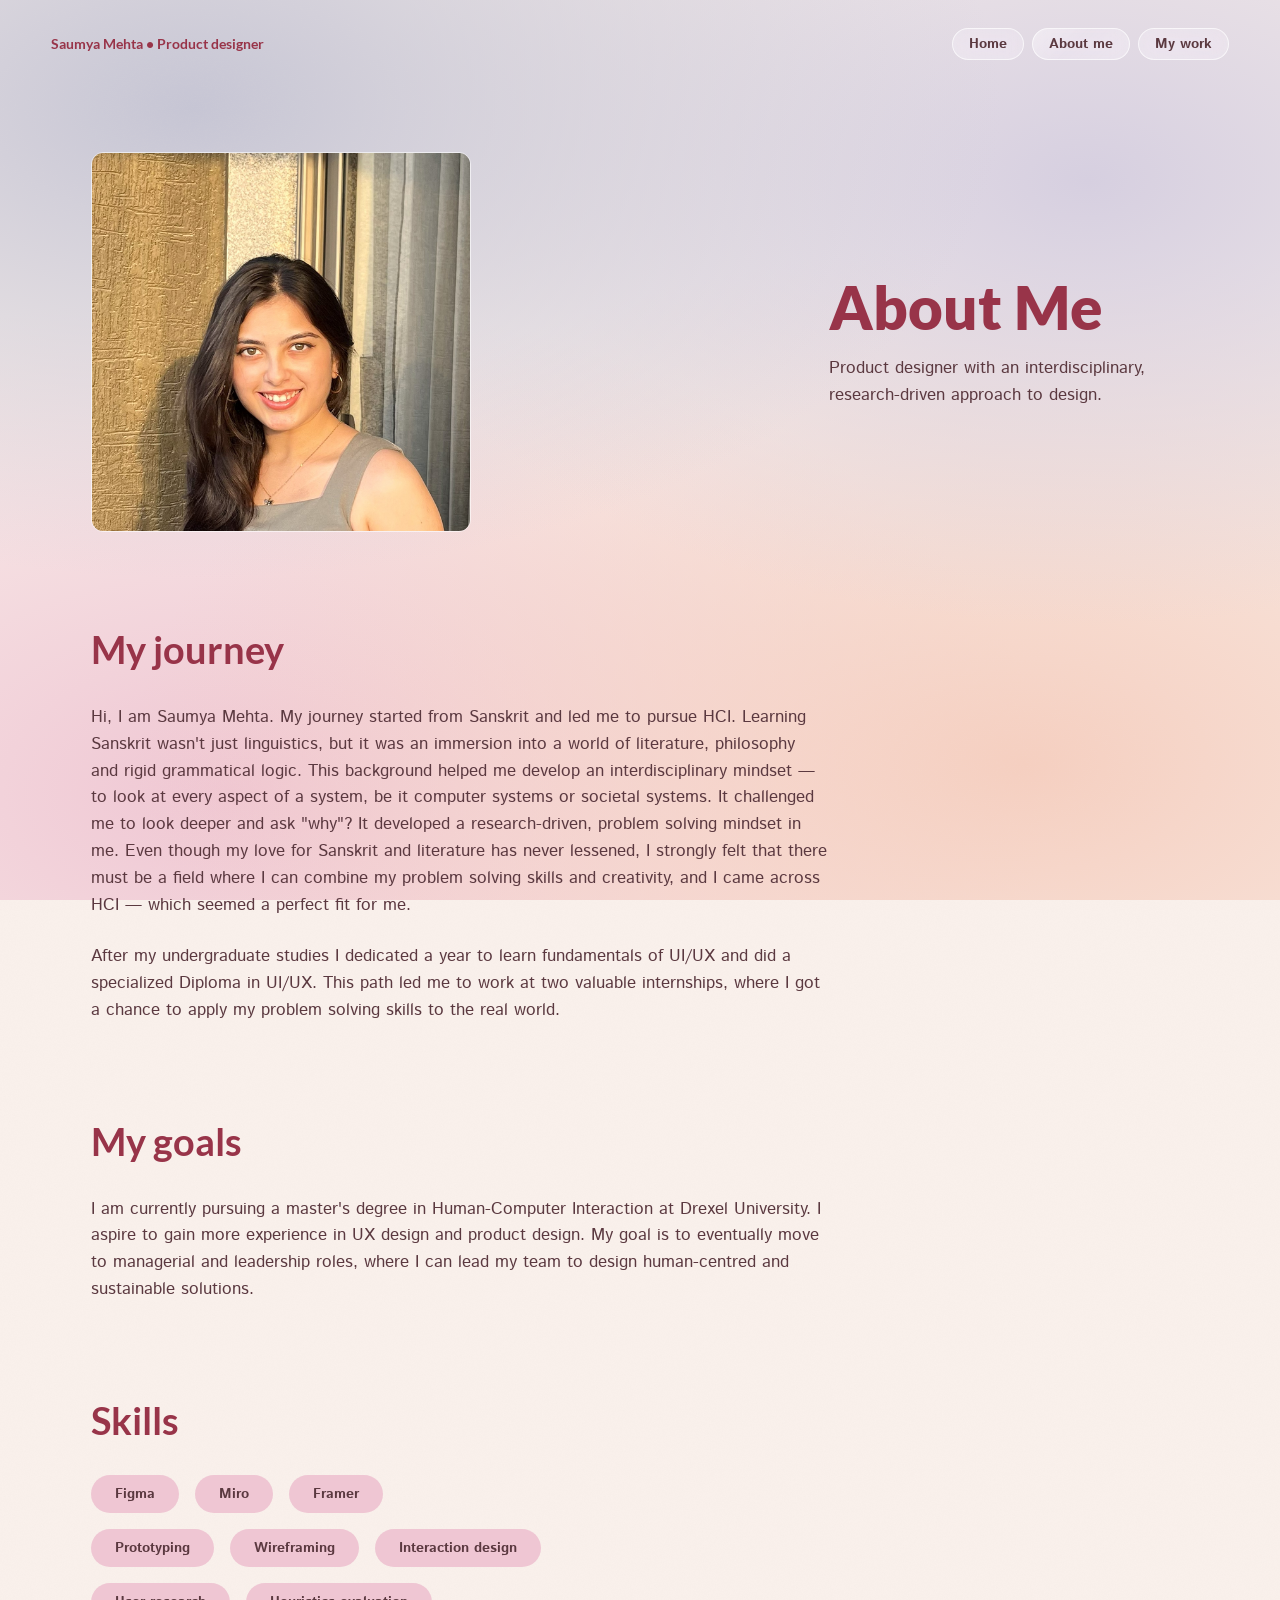
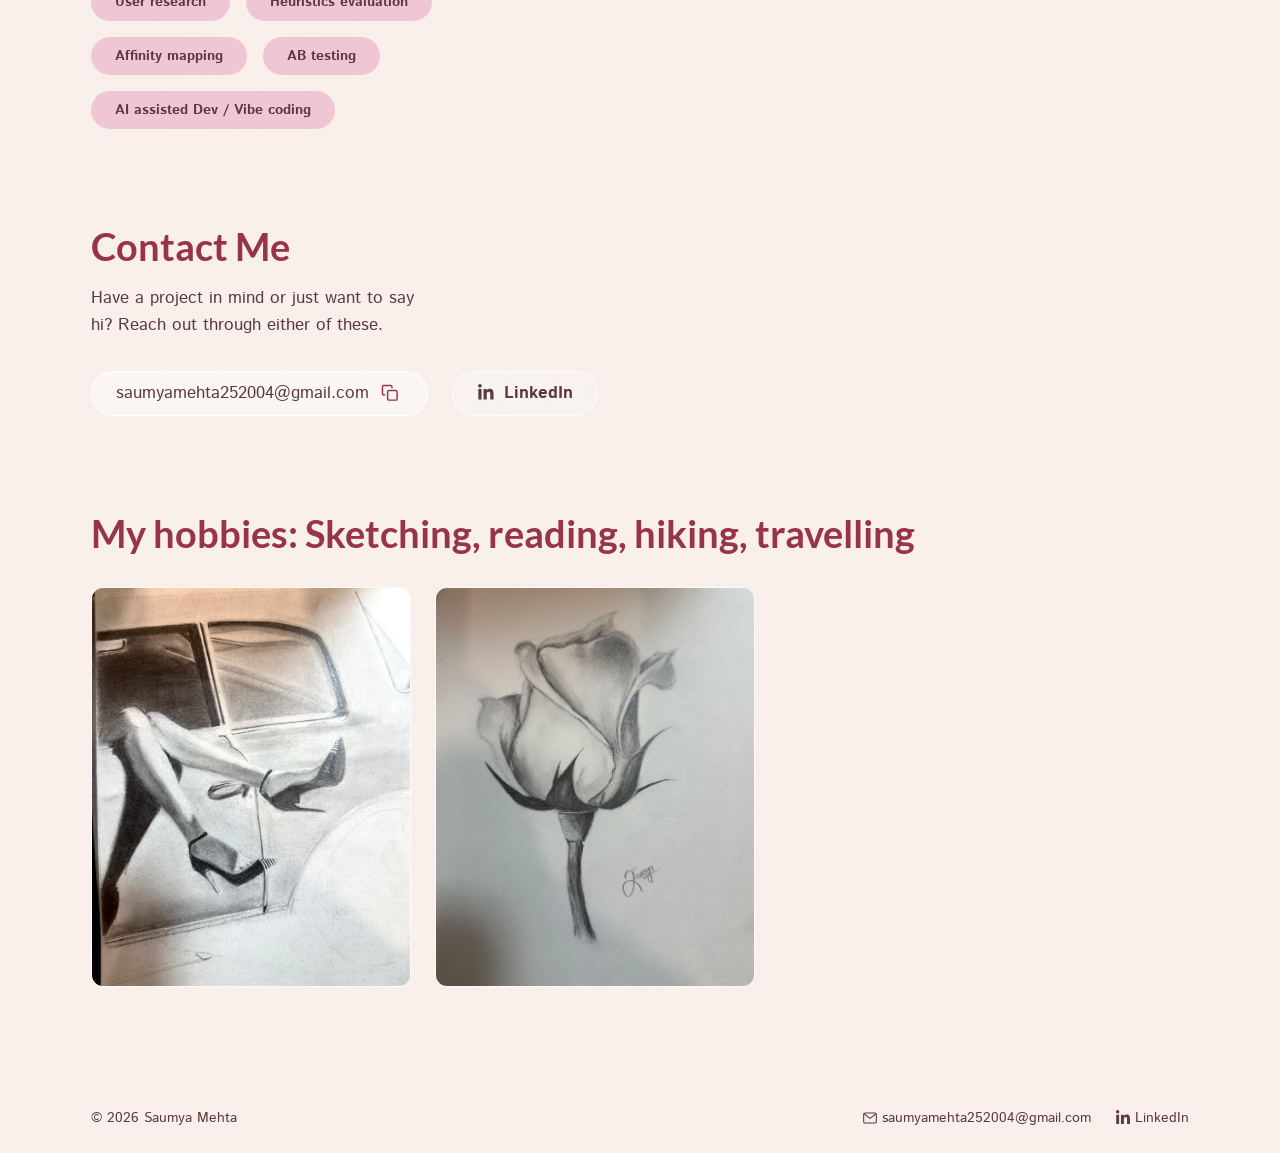
==== about.html @ ae2b0c7f "Fix hero (rectangular glass panel, transparent nav) and mesh gradient robustness Hero: rebuilt to ma" ====
<!doctype html>
<html lang="en">
<head>
  <meta charset="UTF-8" />
  <meta name="viewport" content="width=device-width, initial-scale=1.0" />
  <title>About — Saumya Mehta</title>
  <link rel="stylesheet" href="css/style.css" />
</head>
<body>
  <div class="mesh-bg"></div>

  <nav class="site-nav">
    <span class="site-nav__brand">Saumya Mehta • Product designer</span>
    <div class="site-nav__links">
      <a class="glass-nav-pill" href="index.html">Home</a>
      <a class="glass-nav-pill is-active" href="about.html">About me</a>
      <a class="glass-nav-pill" href="work.html">My work</a>
    </div>
  </nav>

  <main class="page-content">
    <div class="container">
      <div class="about-header">
        <img class="portrait" src="assets/img/about/portrait-coral.png" alt="Saumya Mehta" />
        <div>
          <h1>About Me</h1>
          <p class="lede" style="margin-top: 1rem; max-width: 40ch;">
            Product designer with an interdisciplinary, research-driven approach to design.
          </p>
        </div>
      </div>

      <section style="margin-top: var(--space-3xl);">
        <h2>My journey</h2>
        <div style="margin-top: 2rem; display: flex; flex-direction: column; gap: 1.5rem; max-width: 46rem;">
          <p>
            Hi, I am Saumya Mehta. My journey started from Sanskrit and led me to pursue HCI.
            Learning Sanskrit wasn't just linguistics, but it was an immersion into a world of
            literature, philosophy and rigid grammatical logic. This background helped me develop
            an interdisciplinary mindset — to look at every aspect of a system, be it computer
            systems or societal systems. It challenged me to look deeper and ask "why"? It
            developed a research-driven, problem solving mindset in me. Even though my love for
            Sanskrit and literature has never lessened, I strongly felt that there must be a field
            where I can combine my problem solving skills and creativity, and I came across HCI —
            which seemed a perfect fit for me.
          </p>
          <p>
            After my undergraduate studies I dedicated a year to learn fundamentals of UI/UX and
            did a specialized Diploma in UI/UX. This path led me to work at two valuable
            internships, where I got a chance to apply my problem solving skills to the real
            world.
          </p>
        </div>
      </section>

      <section>
        <h2>My goals</h2>
        <p style="margin-top: 2rem; max-width: 46rem;">
          I am currently pursuing a master's degree in Human-Computer Interaction at Drexel
          University. I aspire to gain more experience in UX design and product design. My goal is
          to eventually move to managerial and leadership roles, where I can lead my team to design
          human-centred and sustainable solutions.
        </p>
      </section>

      <section>
        <h2>Skills</h2>
        <div style="margin-top: 2rem; display: flex; flex-direction: column; gap: 1rem;">
          <div class="skill-row">
            <span class="skill-pill">Figma</span>
            <span class="skill-pill">Miro</span>
            <span class="skill-pill">Framer</span>
          </div>
          <div class="skill-row">
            <span class="skill-pill">Prototyping</span>
            <span class="skill-pill">Wireframing</span>
            <span class="skill-pill">Interaction design</span>
          </div>
          <div class="skill-row">
            <span class="skill-pill">User research</span>
            <span class="skill-pill">Heuristics evaluation</span>
          </div>
          <div class="skill-row">
            <span class="skill-pill">Affinity mapping</span>
            <span class="skill-pill">AB testing</span>
          </div>
          <div class="skill-row">
            <span class="skill-pill">AI assisted Dev / Vibe coding</span>
          </div>
        </div>
      </section>

      <section id="contact" style="scroll-margin-top: var(--nav-height);">
        <h2>Contact Me</h2>
        <p style="margin-top: 1rem; max-width: 38ch;">
          Have a project in mind or just want to say hi? Reach out through either of these.
        </p>
        <div class="contact-row" style="margin-top: 2rem;">
          <div class="email-pill">
            <span>saumyamehta252004@gmail.com</span>
            <button type="button" id="copy-email-btn" aria-label="Copy email address">
              <svg viewBox="0 0 24 24" fill="none" aria-hidden="true">
                <rect x="9" y="9" width="13" height="13" rx="2" stroke="currentColor" stroke-width="2" stroke-linecap="round" stroke-linejoin="round" />
                <path d="M5 15H4a2 2 0 0 1-2-2V4a2 2 0 0 1 2-2h9a2 2 0 0 1 2 2v1" stroke="currentColor" stroke-width="2" stroke-linecap="round" stroke-linejoin="round" />
              </svg>
            </button>
            <span class="copied-note" id="copied-note" hidden>Copied!</span>
          </div>

          <a class="glass-btn" href="https://www.linkedin.com/in/saumyamehta2000" target="_blank" rel="noopener noreferrer" style="gap: 0.6rem;">
            <svg viewBox="0 0 448 512" fill="currentColor" aria-hidden="true" style="width: 1.1rem; height: 1.1rem;">
              <path d="M100.28 448H7.4V148.9h92.88zM53.79 108.1C24.09 108.1 0 83.5 0 53.8a53.79 53.79 0 0 1 107.58 0c0 29.7-24.1 54.3-53.79 54.3zM447.9 448h-92.68V302.4c0-34.7-.7-79.2-48.29-79.2-48.29 0-55.69 37.7-55.69 76.7V448h-92.78V148.9h89.08v40.8h1.3c12.4-23.5 42.69-48.3 87.88-48.3 94 0 111.28 61.9 111.28 142.3V448z" />
            </svg>
            LinkedIn
          </a>
        </div>
      </section>

      <section>
        <h2>My hobbies: Sketching, reading, hiking, travelling</h2>
        <div class="hobby-row" style="margin-top: 2rem;">
          <img class="hobby-art" src="assets/img/about/sketch-car-legs.jpg" alt="" />
          <img class="hobby-art" src="assets/img/about/sketch-rose.jpg" alt="" />
        </div>
      </section>
    </div>
  </main>

  <footer class="site-footer">
    <div class="container">
      <small>© 2026 Saumya Mehta</small>
      <div class="footer-links">
        <a href="mailto:saumyamehta252004@gmail.com">
          <svg viewBox="0 0 24 24" fill="none" aria-hidden="true">
            <rect x="2.5" y="4.5" width="19" height="15" rx="2" stroke="currentColor" stroke-width="1.6" />
            <path d="M3.5 6 12 12.5 20.5 6" stroke="currentColor" stroke-width="1.6" stroke-linecap="round" stroke-linejoin="round" />
          </svg>
          saumyamehta252004@gmail.com
        </a>
        <a href="https://www.linkedin.com/in/saumyamehta2000" target="_blank" rel="noopener noreferrer">
          <svg viewBox="0 0 448 512" fill="currentColor" aria-hidden="true">
            <path d="M100.28 448H7.4V148.9h92.88zM53.79 108.1C24.09 108.1 0 83.5 0 53.8a53.79 53.79 0 0 1 107.58 0c0 29.7-24.1 54.3-53.79 54.3zM447.9 448h-92.68V302.4c0-34.7-.7-79.2-48.29-79.2-48.29 0-55.69 37.7-55.69 76.7V448h-92.78V148.9h89.08v40.8h1.3c12.4-23.5 42.69-48.3 87.88-48.3 94 0 111.28 61.9 111.28 142.3V448z" />
          </svg>
          LinkedIn
        </a>
      </div>
    </div>
  </footer>

  <script src="js/main.js" defer></script>
</body>
</html>
---- css/style.css ----
/* ==========================================================================
   Portfolio 2 — stylesheet
   Structure: fonts -> reset -> tokens -> base -> layout (added as pages are built)
   ========================================================================== */

/* ---- Fonts (self-hosted, latin subset) ---------------------------------- */

@font-face {
  font-family: "Lato";
  font-style: normal;
  font-weight: 400;
  font-display: swap;
  src: url("../assets/fonts/lato-400.woff2") format("woff2");
}

@font-face {
  font-family: "Lato";
  font-style: italic;
  font-weight: 400;
  font-display: swap;
  src: url("../assets/fonts/lato-400-italic.woff2") format("woff2");
}

@font-face {
  font-family: "Lato";
  font-style: normal;
  font-weight: 700;
  font-display: swap;
  src: url("../assets/fonts/lato-700.woff2") format("woff2");
}

@font-face {
  font-family: "Lato";
  font-style: normal;
  font-weight: 900;
  font-display: swap;
  src: url("../assets/fonts/lato-900.woff2") format("woff2");
}

@font-face {
  font-family: "Lato";
  font-style: italic;
  font-weight: 900;
  font-display: swap;
  src: url("../assets/fonts/lato-900-italic.woff2") format("woff2");
}

@font-face {
  font-family: "Istok Web";
  font-style: normal;
  font-weight: 400;
  font-display: swap;
  src: url("../assets/fonts/istokweb-400.woff2") format("woff2");
}

@font-face {
  font-family: "Istok Web";
  font-style: normal;
  font-weight: 700;
  font-display: swap;
  src: url("../assets/fonts/istokweb-700.woff2") format("woff2");
}

/* ---- Reset --------------------------------------------------------------- */

*,
*::before,
*::after {
  box-sizing: border-box;
}

html,
body,
h1,
h2,
h3,
h4,
h5,
h6,
p,
ul,
ol,
figure {
  margin: 0;
  padding: 0;
}

html {
  -webkit-text-size-adjust: 100%;
}

body {
  min-height: 100vh;
}

img,
picture,
svg {
  display: block;
  max-width: 100%;
}

ul,
ol {
  list-style: none;
}

a {
  color: inherit;
  text-decoration: none;
}

button,
input,
textarea,
select {
  font: inherit;
  color: inherit;
}

/* ---- Design tokens ---------------------------------------------------- */

:root {
  /* Typography */
  --font-display: "Lato", sans-serif; /* headings */
  --font-body: "Istok Web", sans-serif; /* body copy */

  --fw-regular: 400;
  --fw-bold: 700;
  --fw-black: 900;

  /* Colour
     ------------------------------------------------------------------
     Accessibility note: --ink-primary on our light backgrounds (peach/
     blush/cream) measures ~4.3–5.0:1 — enough for headings and other
     large/bold text (needs 3:1), but NOT enough for small body text,
     including over the hero panel. Body copy always uses --ink-secondary
     (measures 6.0–8.3:1), never --ink-primary, regardless of background.
     ------------------------------------------------------------------ */
  --ink-primary: #983449; /* headings, accents */
  --ink-secondary: #5b3940; /* all body text */
  --peach: #f5cfc0;
  --blush: #efc6d3;
  --grey-blue: #c6c5d4;
  --cream: #fae8dc;
  --lavender: #d6cfe0; /* mesh-gradient only */
  --ivory: #faf1ec; /* mesh-gradient base fill */

  /* Type scale (desktop values in the comments; clamp() fluid-scales
     down between a 375px and 1440px viewport so nothing needs a media
     query just to shrink text). */
  --fs-h1: clamp(2.25rem, 1.63rem + 2.63vw, 4rem); /* 64px */
  --lh-h1: 1.08;
  --fs-h2: clamp(1.625rem, 1.32rem + 1.32vw, 2.5rem); /* 40px */
  --lh-h2: 1.15;
  --fs-h3: clamp(1.25rem, 1.07rem + 0.75vw, 1.75rem); /* 28px */
  --lh-h3: 1.2;
  --fs-body: clamp(1rem, 0.98rem + 0.09vw, 1.0625rem); /* 17px */
  --lh-body: 1.6;
  --fs-small: clamp(0.8125rem, 0.79rem + 0.09vw, 0.875rem); /* 14px */
  --lh-small: 1.5;

  /* Spacing scale (4 / 8 / 16 / 24 / 40 / 64 / 96 px) */
  --space-xs: 0.25rem;
  --space-sm: 0.5rem;
  --space-md: 1rem;
  --space-lg: 1.5rem;
  --space-xl: 2.5rem;
  --space-2xl: 4rem;
  --space-3xl: 6rem;

  /* Radii */
  --radius-card: 14px;
  --radius-button: 999px;
  --radius-image: 12px;

  /* Glass (shared shadow tint across .glass-card and .glass-btn's hover) */
  --glass-shadow-color: rgba(126, 42, 60, 0.16);

  /* Layout */
  --content-max-width: 1200px;
  --content-padding: clamp(1.5rem, 4vw, 5rem);
  --nav-height: 5.5rem;
}

/* ---- Base ----------------------------------------------------------------- */

body {
  font-family: var(--font-body);
  font-weight: var(--fw-regular);
  font-size: var(--fs-body);
  line-height: var(--lh-body);
  color: var(--ink-secondary);
}

/* ---- Background: mesh gradient + grain ------------------------------------
   Every page's background. Cool at the top, warm toward the bottom, so it
   flows out of the hero photo on index.html. `isolation: isolate` scopes
   the z-index fight below to just body and its own children.

   The gradient itself lives on a real `position: fixed` .mesh-bg div (the
   first element in body), not on body's own `background` with
   `background-attachment: fixed`. The two look identical on a desktop
   browser, but body/html fixed backgrounds are notoriously unreliable on
   mobile browsers (historically silently falling back to `scroll`, which
   makes the gradient's percentage-based radial positions resolve against
   the full page height instead of the viewport — pushing the cool top-left
   stop far down a tall page and making everything read warm instead). A
   genuinely fixed, positioned element doesn't have that special-case bug
   in any browser.

   Stacking order (all within body's isolated context): .mesh-bg (z-index
   -1) < grain pseudo-element (z-index 0) < everything else (z-index 1, via
   the `body > *` rule below). The hero's mask-fade reveals this same
   mesh-bg + grain, not a separate/misaligned copy of it.
   ---------------------------------------------------------------------- */

body {
  position: relative;
  isolation: isolate;
  background-color: var(--ivory);
}

.mesh-bg {
  position: fixed;
  inset: 0;
  z-index: -1;
  background: radial-gradient(115% 95% at 15% 12%, var(--grey-blue) 0%, transparent 55%),
    radial-gradient(105% 90% at 85% 20%, var(--lavender) 0%, transparent 55%),
    radial-gradient(120% 100% at 80% 85%, var(--peach) 0%, transparent 58%),
    radial-gradient(110% 95% at 18% 88%, var(--blush) 0%, transparent 58%), var(--ivory);
}

body::before {
  content: "";
  position: absolute;
  inset: 0;
  z-index: 0;
  pointer-events: none;
  opacity: 0.045;
  mix-blend-mode: overlay;
  background-image: url("data:image/svg+xml,%3Csvg xmlns='http://www.w3.org/2000/svg' width='200' height='200'%3E%3Cfilter id='n'%3E%3CfeTurbulence type='fractalNoise' baseFrequency='0.85' numOctaves='3' stitchTiles='stitch'/%3E%3CfeColorMatrix type='matrix' values='0 0 0 0 0.5 0 0 0 0 0.5 0 0 0 0 0.5 0 0 0 1 0'/%3E%3C/filter%3E%3Crect width='100%25' height='100%25' filter='url(%23n)'/%3E%3C/svg%3E");
  background-size: 200px 200px;
}

body > * {
  position: relative;
  z-index: 1;
}

/* ---- Hero (index.html only) ------------------------------------------------
   Full-viewport coral photo. Its bottom ~200px fades to transparent via a
   mask, so body's mesh gradient (already sitting behind it) bleeds through
   and the seam into the next section is soft rather than a hard cut.
   ---------------------------------------------------------------------- */

.hero {
  min-height: 100vh;
  display: flex;
  flex-direction: column;
  align-items: center;
  justify-content: center;
  gap: var(--space-xl);
  padding: var(--content-padding);
  background: url("../assets/img/hero-coral.jpg") center / cover no-repeat;
  -webkit-mask-image: linear-gradient(to bottom, #000 0%, #000 calc(100% - 200px), transparent 100%);
  mask-image: linear-gradient(to bottom, #000 0%, #000 calc(100% - 200px), transparent 100%);
}

small,
.text-small {
  font-size: var(--fs-small);
  line-height: var(--lh-small);
}

h1,
h2,
h3,
h4,
h5,
h6 {
  font-family: var(--font-display);
  font-weight: var(--fw-bold);
  color: var(--ink-primary);
}

/* h1 signature style: first half plain white, second half italic +
   ink-primary. Intended for the hero panel — mark the emphasised half
   with <em>:  <h1>Designs that <em>actually work</em></h1>
   h1's own color is white since the hero panel this pattern lives on is
   a dark/saturated background, not the light peach/blush/cream used
   elsewhere (see accessibility note above). */
h1 {
  font-weight: var(--fw-black);
  font-size: var(--fs-h1);
  line-height: var(--lh-h1);
  color: #ffffff;
}

h2 {
  font-size: var(--fs-h2);
  line-height: var(--lh-h2);
}

h3 {
  font-size: var(--fs-h3);
  line-height: var(--lh-h3);
}

h1 em {
  font-style: italic;
  font-weight: inherit;
  color: var(--ink-primary);
}

/* ---- Components: glass ----------------------------------------------------
   backdrop-filter barely does anything over the smooth mesh gradient — there's
   no detail behind it to blur. The border, the inset top highlight, and the
   shadow are what actually read as "glass" here; don't thin them out.
   ---------------------------------------------------------------------- */

.glass-card {
  background: linear-gradient(180deg, rgba(255, 255, 255, 0.5), rgba(255, 255, 255, 0.34));
  backdrop-filter: blur(14px) saturate(150%);
  -webkit-backdrop-filter: blur(14px) saturate(150%);
  border: 1px solid rgba(255, 255, 255, 0.9);
  border-radius: var(--radius-card);
  box-shadow: 0 8px 24px var(--glass-shadow-color), inset 0 1px 0 rgba(255, 255, 255, 1);
}

.glass-btn,
.glass-nav-pill {
  display: inline-flex;
  align-items: center;
  justify-content: center;
  font-family: var(--font-body);
  font-weight: var(--fw-bold);
  color: var(--ink-secondary); /* small/bold UI text — needs ink-secondary's contrast, not ink-primary's (see accessibility note above) */
  text-align: center;
  cursor: pointer;
  border-radius: var(--radius-button);
  /* Rest state: thin, transparent, background disperses through. */
  background: linear-gradient(200deg, rgba(255, 255, 255, 0.22), rgba(255, 255, 255, 0.32));
  backdrop-filter: blur(8px) saturate(140%);
  -webkit-backdrop-filter: blur(8px) saturate(140%);
  border: 1px solid rgba(255, 255, 255, 0.65);
  transition:
    backdrop-filter 0.35s ease,
    background 0.35s ease,
    box-shadow 0.35s ease;
}

.glass-btn {
  padding: var(--space-sm) var(--space-lg);
  font-size: var(--fs-body);
}

.glass-nav-pill {
  padding: var(--space-xs) var(--space-md);
  font-size: var(--fs-small);
}

/* Hover: frost thickens, light source swings from 200deg to 45deg (135deg
   gradient angle) — the rotation is what makes the reflection travel. */
.glass-btn:hover,
.glass-nav-pill:hover {
  backdrop-filter: blur(20px) saturate(150%);
  -webkit-backdrop-filter: blur(20px) saturate(150%);
  background: linear-gradient(
    135deg,
    rgba(255, 255, 255, 0.46) 0%,
    rgba(255, 255, 255, 0.26) 45%,
    rgba(255, 255, 255, 0.34) 100%
  );
  box-shadow: inset 1px 1px 0 rgba(255, 255, 255, 0.55), 0 8px 24px var(--glass-shadow-color);
}

/* Where backdrop-filter isn't supported there's no blur to obscure what's
   behind these, so the low rest-state alpha reads as barely-there. Raise it
   to a flatter, more opaque white so cards and buttons stay legible. */
@supports not ((backdrop-filter: blur(1px)) or (-webkit-backdrop-filter: blur(1px))) {
  .glass-card,
  .glass-btn,
  .glass-nav-pill {
    background: rgba(255, 255, 255, 0.7);
  }

  .glass-btn:hover,
  .glass-nav-pill:hover {
    background: rgba(255, 255, 255, 0.7);
  }
}

/* ---- Layout ----------------------------------------------------------- */

.container {
  max-width: var(--content-max-width);
  margin-inline: auto;
  padding-inline: var(--content-padding);
}

/* Pages without a hero (about/work/case studies) need top padding to clear
   the fixed nav; index.html's hero fills that space edge-to-edge instead. */
.page-content {
  padding-top: calc(var(--nav-height) + var(--space-2xl));
  padding-bottom: var(--space-3xl);
}

section + section {
  margin-top: var(--space-3xl);
}

.section-spacing {
  padding-block: var(--space-3xl);
}

/* ---- Site nav ----------------------------------------------------------
   Fixed, full-width, and transparent — no backing strip, matching the
   Figma hero reference exactly (brand text and pills float directly on
   whatever's behind them). The right-hand links are full .glass-nav-pill
   components, which already carry their own frosted background, so they
   stay legible regardless. The brand text is ink-primary by default
   (reads fine directly on the light mesh gradient on every non-hero page)
   and switched to white with `.site-nav--on-hero`, used only on index.html
   where the brand text sits directly on the dark/saturated hero photo.
   ---------------------------------------------------------------------- */

.site-nav {
  position: fixed;
  inset-block-start: 0;
  inset-inline: 0;
  z-index: 10;
  display: flex;
  align-items: center;
  justify-content: space-between;
  gap: var(--space-md);
  flex-wrap: wrap;
  min-height: var(--nav-height);
  padding-inline: var(--content-padding);
  padding-block: var(--space-sm);
}

.site-nav__brand {
  font-family: var(--font-display);
  font-weight: var(--fw-bold);
  color: var(--ink-primary);
  font-size: var(--fs-small);
  white-space: nowrap;
  transition: color 0.25s ease;
}

.site-nav--on-hero .site-nav__brand {
  color: #ffffff;
}

.site-nav__links {
  display: flex;
  align-items: center;
  gap: var(--space-sm);
  flex-wrap: wrap;
}

.site-nav__links .glass-nav-pill.is-active {
  background: linear-gradient(135deg, rgba(255, 255, 255, 0.46) 0%, rgba(255, 255, 255, 0.26) 45%, rgba(255, 255, 255, 0.34) 100%);
}

/* ---- Site footer ------------------------------------------------------ */

.site-footer {
  padding-block: var(--space-lg);
}

.site-footer .container {
  display: flex;
  flex-wrap: wrap;
  align-items: center;
  justify-content: space-between;
  gap: var(--space-md);
}

.site-footer small {
  color: var(--ink-secondary);
}

.footer-links {
  display: flex;
  align-items: center;
  gap: var(--space-lg);
}

.footer-links a {
  display: inline-flex;
  align-items: center;
  gap: var(--space-xs);
  font-size: var(--fs-small);
  color: var(--ink-secondary);
  transition: color 0.15s ease;
}

.footer-links a:hover {
  color: var(--ink-primary);
}

.footer-links svg {
  width: 1rem;
  height: 1rem;
  flex-shrink: 0;
}

/* ---- Hero content (index.html) -----------------------------------------
   One rectangular glass panel (~80% viewport width) holding just the h1 +
   subhead; the two glass-btn CTAs sit outside/below it as their own row.
   This panel is its own recipe — more transparent and more heavily blurred
   than the standard .glass-card — because it's meant to visibly refract
   the coral photo behind it, not just sit as a light frosted box.
   ---------------------------------------------------------------------- */

.hero-glass-panel {
  width: min(80%, 1100px);
  padding: var(--space-2xl);
  text-align: center;
  display: flex;
  flex-direction: column;
  align-items: center;
  gap: var(--space-lg);
  background: linear-gradient(180deg, rgba(255, 255, 255, 0.3), rgba(255, 255, 255, 0.2));
  backdrop-filter: blur(24px) saturate(160%);
  -webkit-backdrop-filter: blur(24px) saturate(160%);
  border: 1px solid rgba(255, 255, 255, 0.75);
  border-radius: var(--radius-card);
  box-shadow: inset 0 1px 0 rgba(255, 255, 255, 0.9), 0 10px 40px rgba(126, 42, 60, 0.14);
}

.hero-glass-panel .lede {
  max-width: 46ch;
  color: var(--ink-secondary);
}

/* Every other page's h1 is a plain heading, not the hero's two-tone
   treatment — same size/weight, just the normal heading color. */
.page-content h1 {
  color: var(--ink-primary);
}

.hero-actions {
  display: flex;
  flex-wrap: wrap;
  align-items: center;
  justify-content: center;
  gap: var(--space-md);
}

/* ---- Project grid -------------------------------------------------------
   3-col desktop, 2-col tablet, 1-col mobile.
   ---------------------------------------------------------------------- */

.project-grid {
  display: grid;
  grid-template-columns: repeat(3, 1fr);
  gap: var(--space-lg);
}

@media (max-width: 1024px) {
  .project-grid {
    grid-template-columns: repeat(2, 1fr);
  }
}

@media (max-width: 640px) {
  .project-grid {
    grid-template-columns: 1fr;
  }
}

.project-card {
  display: flex;
  flex-direction: column;
  gap: var(--space-md);
  padding: var(--space-lg);
  height: 100%;
  transition: transform 0.2s ease;
}

.project-card:hover {
  transform: translateY(-4px);
}

.project-card__mockup {
  align-self: center;
  width: 100%;
  max-width: 160px;
  aspect-ratio: 316 / 650;
  object-fit: contain;
}

.badge {
  display: inline-flex;
  align-self: flex-start;
  padding: var(--space-xs) var(--space-md);
  border-radius: var(--radius-button);
  background: var(--ink-primary);
  color: #ffffff;
  font-family: var(--font-display);
  font-weight: var(--fw-bold);
  font-size: var(--fs-small);
}

.project-card h3 {
  font-size: var(--fs-h3);
  line-height: var(--lh-h3);
}

.project-card p {
  color: var(--ink-secondary);
}

.tag-list {
  display: flex;
  flex-direction: column;
  gap: var(--space-sm);
}

.tag-row {
  display: flex;
  flex-wrap: wrap;
  gap: var(--space-md);
}

.tag {
  display: inline-flex;
  align-items: center;
  gap: var(--space-sm);
  font-size: var(--fs-small);
  color: var(--ink-secondary);
}

.tag img {
  width: 1.25rem;
  height: 1.25rem;
  flex-shrink: 0;
}

/* ---- About page --------------------------------------------------------- */

.about-header {
  display: flex;
  flex-direction: column;
  gap: var(--space-xl);
  align-items: center;
}

@media (min-width: 900px) {
  .about-header {
    flex-direction: row;
    align-items: center;
    justify-content: space-between;
  }
}

.portrait {
  width: 100%;
  max-width: 380px;
  aspect-ratio: 1 / 1;
  object-fit: cover;
  border-radius: var(--radius-image);
  border: 1px solid rgba(255, 255, 255, 0.6);
  flex-shrink: 0;
}

.hobby-art {
  width: 100%;
  max-width: 320px;
  aspect-ratio: 4 / 5;
  object-fit: cover;
  border-radius: var(--radius-image);
  border: 1px solid rgba(255, 255, 255, 0.6);
}

.hobby-row {
  display: flex;
  flex-wrap: wrap;
  gap: var(--space-lg);
}

.skill-row {
  display: flex;
  flex-wrap: wrap;
  gap: var(--space-md);
}

.skill-pill {
  padding: var(--space-sm) var(--space-lg);
  border-radius: var(--radius-button);
  background: var(--blush);
  color: var(--ink-secondary);
  font-size: var(--fs-small);
  font-weight: var(--fw-bold);
}

.contact-row {
  display: flex;
  flex-wrap: wrap;
  align-items: center;
  gap: var(--space-lg);
}

.email-pill {
  display: inline-flex;
  align-items: center;
  gap: var(--space-sm);
  padding: var(--space-sm) var(--space-lg);
  border-radius: var(--radius-button);
  background: linear-gradient(180deg, rgba(255, 255, 255, 0.5), rgba(255, 255, 255, 0.34));
  border: 1px solid rgba(255, 255, 255, 0.9);
}

.email-pill button {
  display: inline-flex;
  align-items: center;
  justify-content: center;
  background: none;
  border: none;
  padding: var(--space-xs);
  color: var(--ink-primary);
  cursor: pointer;
}

.email-pill button svg {
  width: 1.1rem;
  height: 1.1rem;
}

.copied-note {
  font-size: var(--fs-small);
  color: var(--ink-primary);
  font-weight: var(--fw-bold);
}

/* ---- Case study: shared -------------------------------------------------- */

.case-header {
  display: flex;
  align-items: center;
  gap: var(--space-md);
}

.case-header .back-link {
  display: inline-flex;
  align-items: center;
  justify-content: center;
  width: 2.5rem;
  height: 2.5rem;
  padding: 0; /* .glass-btn's own padding would leave negative content space at this fixed size */
  border-radius: var(--radius-button);
  flex-shrink: 0;
}

.case-header .back-link svg {
  width: 1.25rem;
  height: 1.25rem;
  color: var(--ink-primary);
}

.case-jump-nav {
  display: flex;
  flex-wrap: wrap;
  gap: var(--space-md) var(--space-lg);
  padding: var(--space-md) var(--space-lg);
  margin-top: var(--space-xl);
}

.case-jump-nav a {
  font-size: var(--fs-small);
  font-weight: var(--fw-bold);
  color: var(--ink-secondary);
  white-space: nowrap;
}

.case-jump-nav a:hover {
  color: var(--ink-primary);
}

.section-number {
  display: block;
  font-family: var(--font-display);
  font-weight: var(--fw-bold);
  color: var(--ink-primary);
  opacity: 0.6;
  margin-bottom: var(--space-sm);
}

.eyebrow {
  font-family: var(--font-display);
  font-weight: var(--fw-bold);
  color: var(--ink-primary);
  text-transform: uppercase;
  letter-spacing: 0.04em;
  font-size: var(--fs-small);
}

.case-overview-grid {
  display: flex;
  flex-direction: column;
  gap: var(--space-2xl);
}

@media (min-width: 900px) {
  .case-overview-grid {
    flex-direction: row;
    align-items: center;
  }

  .case-overview-grid.reverse {
    flex-direction: row-reverse;
  }
}

.case-overview-grid > .glass-card {
  flex: 1;
}

.case-overview-grid img {
  width: 100%;
  max-width: 280px;
  margin-inline: auto;
}

/* ---- Persona card -------------------------------------------------------- */

.persona-card {
  padding: var(--space-xl);
  display: flex;
  flex-direction: column;
  gap: var(--space-lg);
  flex: 1;
}

.persona-card__header {
  display: flex;
  align-items: center;
  gap: var(--space-md);
}

.persona-card__avatar {
  display: flex;
  align-items: center;
  justify-content: center;
  width: 3.5rem;
  height: 3.5rem;
  border-radius: 50%;
  background: var(--ink-primary);
  color: #ffffff;
  font-family: var(--font-display);
  font-weight: var(--fw-black);
  font-size: var(--fs-h3);
  flex-shrink: 0;
}

.persona-card__header h3 {
  font-size: 1.1rem;
}

.persona-card__header p {
  font-size: var(--fs-small);
}

.trait-row {
  display: flex;
  flex-wrap: wrap;
  gap: var(--space-sm);
}

.trait-pill {
  padding: var(--space-xs) var(--space-md);
  border-radius: var(--radius-button);
  background: var(--peach);
  color: var(--ink-secondary);
  font-size: var(--fs-small);
  font-weight: var(--fw-bold);
}

.persona-card h4 {
  font-family: var(--font-display);
  font-weight: var(--fw-bold);
  text-transform: uppercase;
  letter-spacing: 0.03em;
  font-size: var(--fs-small);
  color: var(--ink-primary);
  margin-bottom: var(--space-sm);
}

.persona-card ul {
  display: flex;
  flex-direction: column;
  gap: var(--space-xs);
}

.persona-card li {
  font-size: var(--fs-small);
  color: var(--ink-secondary);
}

.persona-lists {
  display: grid;
  grid-template-columns: 1fr;
  gap: var(--space-lg);
}

@media (min-width: 640px) {
  .persona-lists {
    grid-template-columns: 1fr 1fr;
  }
}

.persona-row {
  display: flex;
  flex-direction: column;
  gap: var(--space-lg);
}

@media (min-width: 900px) {
  .persona-row {
    flex-direction: row;
  }
}

/* ---- Competitor analysis table -------------------------------------------- */

.competitor-table {
  width: 100%;
  border-collapse: collapse;
  overflow: hidden;
  border-radius: var(--radius-card);
}

.competitor-table th,
.competitor-table td {
  padding: var(--space-md) var(--space-lg);
  text-align: left;
  border: 1px solid rgba(255, 255, 255, 0.5);
  color: var(--ink-secondary);
  font-size: var(--fs-small);
  vertical-align: top;
}

.competitor-table th {
  font-family: var(--font-display);
  font-weight: var(--fw-bold);
  color: var(--ink-primary);
  font-size: 1rem;
}

/* ---- Heuristic evaluation -------------------------------------------------- */

.severity-key {
  display: flex;
  flex-direction: column;
  gap: var(--space-sm);
  padding: var(--space-lg);
}

.severity-key__row {
  display: flex;
  align-items: flex-start;
  gap: var(--space-sm);
  font-size: var(--fs-small);
  color: var(--ink-secondary);
}

.severity-dot {
  display: inline-block;
  width: 0.9rem;
  height: 0.9rem;
  border-radius: 3px;
  margin-top: 0.2rem;
  flex-shrink: 0;
  border: 1px solid rgba(0, 0, 0, 0.15);
}

.heuristic-list {
  display: flex;
  flex-direction: column;
  gap: var(--space-lg);
  margin-top: var(--space-lg);
}

.heuristic-card {
  padding: var(--space-lg);
}

.heuristic-card__head {
  display: flex;
  align-items: flex-start;
  justify-content: space-between;
  gap: var(--space-md);
}

.heuristic-card__head h3 {
  font-size: 1.15rem;
}

.heuristic-card__head p {
  font-style: italic;
  font-size: var(--fs-small);
  margin-top: var(--space-xs);
}

.severity-badge {
  display: flex;
  align-items: center;
  justify-content: center;
  width: 2.25rem;
  height: 2.25rem;
  border-radius: 8px;
  font-family: var(--font-display);
  font-weight: var(--fw-bold);
  color: var(--ink-secondary);
  border: 1px solid rgba(0, 0, 0, 0.15);
  flex-shrink: 0;
}

.heuristic-card__body {
  display: grid;
  grid-template-columns: 1fr;
  gap: var(--space-md);
  margin-top: var(--space-md);
}

@media (min-width: 640px) {
  .heuristic-card__body {
    grid-template-columns: 1fr 1fr;
  }
}

.heuristic-card__body h4 {
  font-family: var(--font-display);
  font-weight: var(--fw-bold);
  text-transform: uppercase;
  font-size: var(--fs-small);
  color: var(--ink-primary);
  margin-bottom: var(--space-xs);
}

.heuristic-card__body ul {
  display: flex;
  flex-direction: column;
  gap: var(--space-xs);
  padding-left: 1.1em;
}

.heuristic-card__body li {
  font-size: var(--fs-small);
  list-style: disc;
}

/* ---- Design system panel --------------------------------------------------- */

.swatch-grid {
  display: grid;
  grid-template-columns: 1fr;
  gap: var(--space-md);
  margin-top: var(--space-md);
}

@media (min-width: 640px) {
  .swatch-grid {
    grid-template-columns: 1fr 1fr;
  }
}

@media (min-width: 900px) {
  .swatch-grid {
    grid-template-columns: 1fr 1fr 1fr;
  }
}

.font-swatch {
  padding: var(--space-lg);
  display: flex;
  flex-direction: column;
  gap: var(--space-md);
}

.font-swatch span:first-child {
  font-size: 2rem;
  font-weight: var(--fw-bold);
}

.font-swatch span:last-child {
  font-size: var(--fs-small);
  color: var(--ink-secondary);
}

.color-swatch-row {
  display: flex;
  flex-wrap: wrap;
  gap: var(--space-md);
  margin-top: var(--space-md);
}

.color-swatch {
  width: 9rem;
  height: 9rem;
  border-radius: var(--radius-image);
  padding: var(--space-sm);
  display: flex;
  align-items: flex-start;
}

.color-swatch span {
  background: #ffffff;
  color: var(--ink-secondary);
  padding: 0.15rem 0.5rem;
  border-radius: 6px;
  font-size: 0.75rem;
  font-weight: var(--fw-bold);
}

/* ---- Sitemap / info architecture ------------------------------------------- */

.sitemap {
  display: flex;
  flex-direction: column;
  align-items: center;
  gap: 0;
}

.sitemap-pill {
  width: 100%;
  max-width: 320px;
  padding: var(--space-md) var(--space-xl);
  text-align: center;
  border-radius: var(--radius-card);
  background: var(--ink-primary);
  color: #ffffff;
  font-family: var(--font-display);
  font-weight: var(--fw-bold);
  font-size: 1.15rem;
}

.tree-connector {
  width: 1px;
  height: var(--space-xl);
  background: rgba(152, 52, 73, 0.25);
}

.sitemap-grid {
  display: grid;
  grid-template-columns: 1fr;
  gap: var(--space-lg);
  width: 100%;
  margin-top: var(--space-lg);
}

@media (min-width: 640px) {
  .sitemap-grid {
    grid-template-columns: 1fr 1fr;
  }
}

@media (min-width: 1024px) {
  .sitemap-grid--4 {
    grid-template-columns: repeat(4, 1fr);
  }
}

.sitemap-box {
  padding: var(--space-lg);
}

.sitemap-box h3 {
  font-size: 1.1rem;
  margin-bottom: var(--space-sm);
}

.sitemap-box ul {
  display: flex;
  flex-direction: column;
  gap: var(--space-xs);
}

.sitemap-box li {
  font-size: var(--fs-small);
  color: var(--ink-secondary);
}

/* ---- User flow diagram ----------------------------------------------------- */

.flow {
  display: flex;
  flex-direction: column;
  align-items: center;
}

.flow-step {
  width: 100%;
  max-width: 260px;
  padding: var(--space-sm) var(--space-lg);
  text-align: center;
  border-radius: var(--radius-card);
  background: var(--ink-primary);
  color: #ffffff;
  font-family: var(--font-display);
  font-weight: var(--fw-bold);
  font-size: var(--fs-small);
}

.flow-diamond {
  position: relative;
  display: flex;
  align-items: center;
  justify-content: center;
  width: 9rem;
  height: 9rem;
  flex-shrink: 0;
}

.flow-diamond::before {
  content: "";
  position: absolute;
  inset: 0.5rem;
  transform: rotate(45deg);
  border-radius: 10px;
  background: var(--ink-primary);
}

.flow-diamond span {
  position: relative;
  z-index: 1;
  padding: 0 var(--space-md);
  text-align: center;
  font-family: var(--font-display);
  font-weight: var(--fw-bold);
  font-size: var(--fs-small);
  color: #ffffff;
  line-height: 1.2;
}

.flow-connector {
  width: 1px;
  height: var(--space-xl);
  background: rgba(152, 52, 73, 0.25);
}

.flow-branches {
  display: grid;
  grid-template-columns: 1fr 1fr;
  gap: var(--space-lg) var(--space-2xl);
  width: 100%;
  max-width: 560px;
}

.flow-branch {
  display: flex;
  flex-direction: column;
  align-items: center;
  gap: var(--space-sm);
}

.flow-branch-label {
  font-family: var(--font-display);
  font-weight: var(--fw-bold);
  text-transform: uppercase;
  font-size: var(--fs-small);
  color: var(--ink-primary);
  opacity: 0.75;
}

.flow-notes {
  display: grid;
  grid-template-columns: 1fr;
  gap: var(--space-md);
  width: 100%;
  margin-top: var(--space-xl);
}

@media (min-width: 640px) {
  .flow-notes {
    grid-template-columns: 1fr 1fr;
  }
}

.flow-notes .glass-card {
  padding: var(--space-lg);
  font-size: var(--fs-small);
}

/* ---- Wireframe rows / phone crops ------------------------------------------ */

.crop-frame {
  position: relative;
  width: 100%;
  overflow: hidden;
  border-radius: var(--radius-image);
}

.crop-frame img {
  position: absolute;
  max-width: none;
}

.phone-crop {
  border-radius: 10%;
}

.wireframe-stack {
  display: flex;
  flex-direction: column;
  gap: var(--space-lg);
}

/* ---- Before / after callouts ------------------------------------------------ */

.before-after-row {
  display: flex;
  flex-wrap: wrap;
  justify-content: center;
  gap: var(--space-xl);
}

.before-after-item {
  width: 100%;
  max-width: 220px;
}

.callout {
  display: flex;
  flex-direction: column;
  align-items: center;
  gap: var(--space-xs);
  margin-top: var(--space-sm);
  color: var(--ink-primary);
  text-align: center;
}

.callout svg {
  width: 1rem;
  height: 1rem;
}

.callout span {
  font-size: var(--fs-small);
  font-weight: var(--fw-bold);
  max-width: 9rem;
}

.after-image {
  width: 100%;
  aspect-ratio: 640 / 1296;
  object-fit: cover;
  border-radius: 10%;
}

/* ---- Cart illustration (Sizzle) --------------------------------------------- */

.cart-illustration {
  position: relative;
  aspect-ratio: 316 / 377.586;
  width: 100%;
  max-width: 316px;
  flex-shrink: 0;
}

.cart-illustration img {
  position: absolute;
  display: block;
  width: 100%;
  height: 100%;
  max-width: none;
}

/* ---- Prototype embed --------------------------------------------------------- */

.prototype-embed {
  position: relative;
  width: 100%;
  aspect-ratio: 800 / 450;
  border-radius: var(--radius-image);
  overflow: hidden;
  border: 1px solid rgba(255, 255, 255, 0.6);
}

.prototype-embed iframe {
  position: absolute;
  inset: 0;
  width: 100%;
  height: 100%;
  border: 0;
}

.screen-example {
  display: flex;
  flex-direction: column;
  align-items: center;
  gap: var(--space-sm);
  width: 100%;
  max-width: 240px;
}

.screen-example img {
  width: 100%;
  border-radius: 22px;
  border: 1px solid rgba(255, 255, 255, 0.6);
}

.screen-example span {
  font-size: var(--fs-small);
  font-weight: var(--fw-bold);
  color: var(--ink-secondary);
  text-align: center;
}
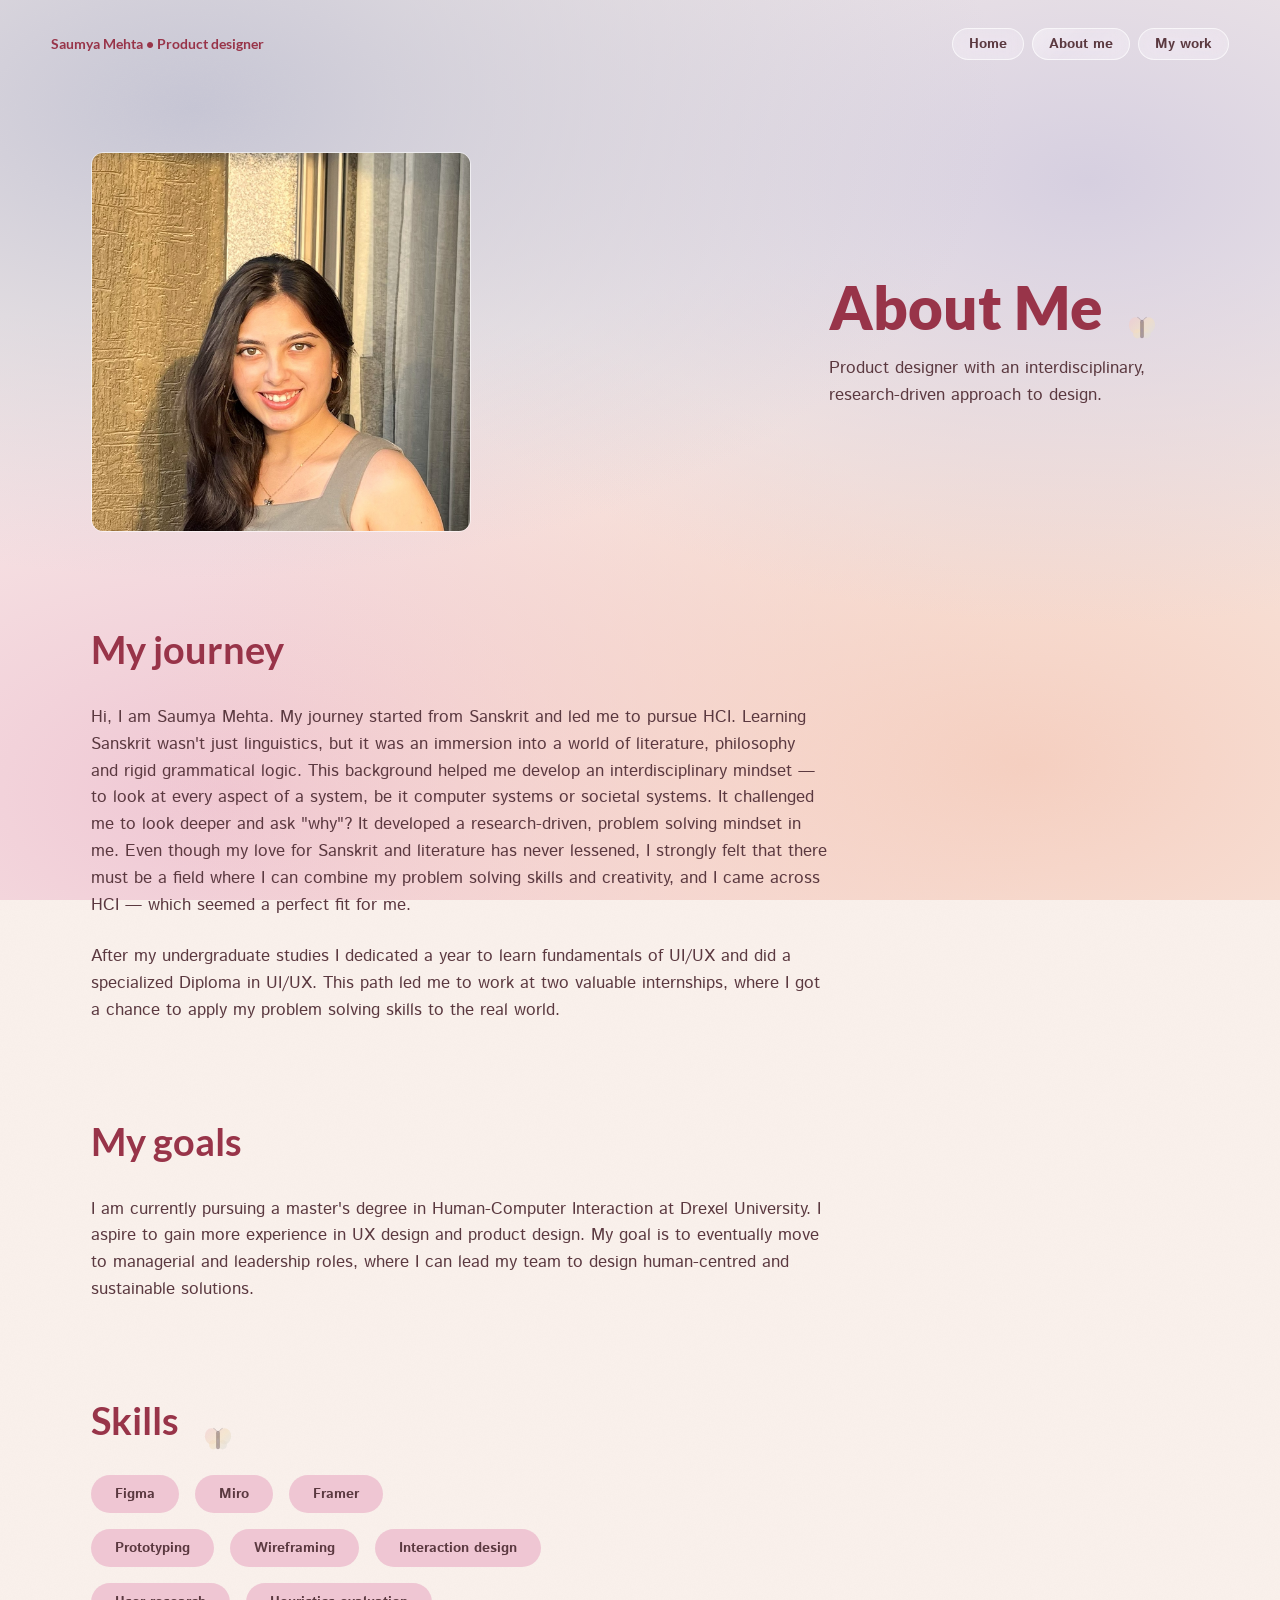
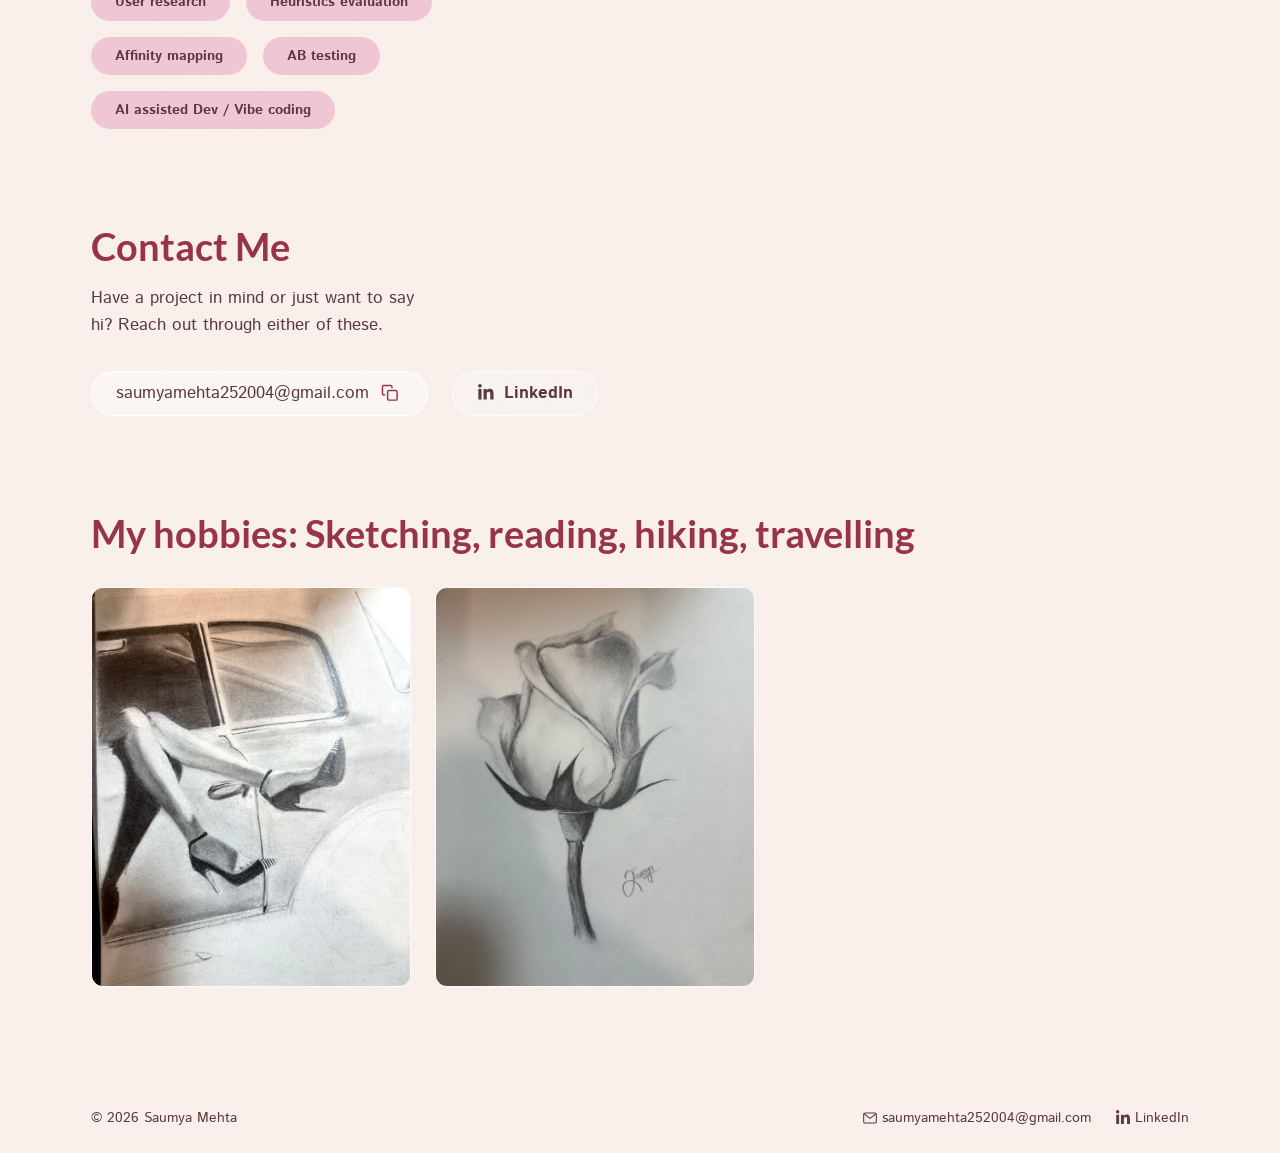
==== commit 7c0a85a3: "Add butterfly easter egg: 2 per page, hand-placed, session-scoped Two translucent iridescent butterf" ====
--- a/about.html
+++ b/about.html
@@ -23,7 +23,7 @@
       <div class="about-header">
         <img class="portrait" src="assets/img/about/portrait-coral.png" alt="Saumya Mehta" />
         <div>
-          <h1>About Me</h1>
+          <h1>About Me<span class="butterfly-slot" data-butterfly-id="about-0" style="margin-left: 1.5rem; vertical-align: middle;"></span></h1>
           <p class="lede" style="margin-top: 1rem; max-width: 40ch;">
             Product designer with an interdisciplinary, research-driven approach to design.
           </p>
@@ -64,7 +64,7 @@
       </section>
 
       <section>
-        <h2>Skills</h2>
+        <h2>Skills<span class="butterfly-slot" data-butterfly-id="about-1" style="margin-left: 1.5rem; vertical-align: middle;"></span></h2>
         <div style="margin-top: 2rem; display: flex; flex-direction: column; gap: 1rem;">
           <div class="skill-row">
             <span class="skill-pill">Figma</span>
--- a/css/style.css
+++ b/css/style.css
@@ -249,22 +249,58 @@
 }
 
 /* ---- Hero (index.html only) ------------------------------------------------
-   Full-viewport coral photo. Its bottom ~200px fades to transparent via a
-   mask, so body's mesh gradient (already sitting behind it) bleeds through
-   and the seam into the next section is soft rather than a hard cut.
+   Full-viewport coral photo, on a separate ::before layer so it can be
+   blurred without softening the glass panel/buttons sitting on top of it.
+   `inset: -4%` overscans the photo beyond .hero's own box so the blur's
+   soft edge never shows; `overflow: hidden` on .hero clips that overscan
+   back down. The photo's bottom ~200px fades to transparent via a mask,
+   so the mesh gradient behind everything bleeds through and the seam into
+   the next section is soft rather than a hard cut.
+
+   Mobile source (hero-coral.jpg/.webp, portrait, <768px) is still pending —
+   only the desktop crop has been supplied so far. Below 768px this falls
+   back to the desktop image via background-size: cover (a slightly
+   off-center crop of a landscape photo) rather than a blank layer; swap in
+   the real mobile media query once that file exists.
    ---------------------------------------------------------------------- */
 
 .hero {
+  position: relative;
   min-height: 100vh;
+  overflow: hidden;
   display: flex;
   flex-direction: column;
   align-items: center;
   justify-content: center;
   gap: var(--space-xl);
   padding: var(--content-padding);
-  background: url("../assets/img/hero-coral.jpg") center / cover no-repeat;
+}
+
+.hero::before {
+  content: "";
+  position: absolute;
+  inset: -4%;
+  /* image-set() is the CSS-background equivalent of <picture>/<source> —
+     there's no HTML element here for a real <picture> to attach to, since
+     this is a pseudo-element background, not an <img>. Plain url() first
+     for browsers that don't support image-set(); ?v=2 cache-busts the
+     webp specifically, since it's the file that actually changed. */
+  background-image: url("../assets/img/hero-coral-desktop.jpg");
+  background-image: image-set(
+    url("../assets/img/hero-coral-desktop.webp?v=2") type("image/webp"),
+    url("../assets/img/hero-coral-desktop.jpg") type("image/jpeg")
+  );
+  background-size: cover;
+  background-position: center;
+  filter: blur(2px);
+  z-index: 0;
   -webkit-mask-image: linear-gradient(to bottom, #000 0%, #000 calc(100% - 200px), transparent 100%);
   mask-image: linear-gradient(to bottom, #000 0%, #000 calc(100% - 200px), transparent 100%);
+}
+
+.hero > * {
+  position: relative;
+  z-index: 1;
 }
 
 small,
@@ -1409,3 +1445,131 @@
   color: var(--ink-secondary);
   text-align: center;
 }
+
+/* ---- Custom cursor -------------------------------------------------------
+   Desktop only: a fine (mouse-class) pointer and no reduced-motion
+   preference. Native `cursor` property, not a JS element trailing the
+   mouse — that always lags a frame and reads as fake. Interactive
+   elements keep the normal pointer/hand cursor as the click affordance.
+   ---------------------------------------------------------------------- */
+
+@media (pointer: fine) and (prefers-reduced-motion: no-preference) {
+  body {
+    cursor: url("../assets/img/cursor.png") 4 4, auto;
+  }
+
+  a,
+  button,
+  [role="button"],
+  .glass-btn,
+  .glass-nav-pill,
+  input,
+  select,
+  textarea,
+  label {
+    cursor: pointer;
+  }
+}
+
+/* ---- Sparkle trail --------------------------------------------------------
+   Spawned/animated entirely by js/main.js inside .sparkle-zone elements
+   (the project cards). This is just the shared visual for each spawned
+   star: fixed positioning so it tracks the viewport not any scrolling
+   ancestor, and only transform/opacity ever get touched per frame (GPU),
+   set once at creation and left alone otherwise.
+   ---------------------------------------------------------------------- */
+
+.sparkle {
+  position: fixed;
+  top: 0;
+  left: 0;
+  pointer-events: none;
+  z-index: 20;
+  will-change: transform, opacity;
+}
+
+/* ---- Butterfly easter egg -------------------------------------------------
+   Two per page, injected by js/main.js into hand-placed .butterfly-slot
+   anchors (see each page's HTML) — never auto-placed, never near real
+   controls. Hidden entirely below 768px and whenever the resting-flap
+   scheduler/click handling in main.js decides not to run (reduced motion,
+   already flown this session). No cursor override on hover — it must stay
+   discoverable without looking like a normal clickable control.
+   ---------------------------------------------------------------------- */
+
+.butterfly-slot {
+  position: relative;
+  display: inline-block;
+  width: 0;
+  height: 0;
+  overflow: visible;
+}
+
+@media (max-width: 767px) {
+  .butterfly-slot {
+    display: none;
+  }
+}
+
+.butterfly {
+  position: absolute;
+  width: 30px;
+  height: 30px;
+  /* The reset's `svg { max-width: 100% }` would otherwise resolve against
+     .butterfly-slot's zero-width containing block and clamp this to 0. */
+  max-width: none;
+  transition: transform 0.2s ease;
+}
+
+.butterfly:hover {
+  transform: scale(1.08);
+}
+
+.butterfly__wing {
+  transform-box: fill-box;
+  fill-opacity: 0.62;
+}
+
+.butterfly__wing-left {
+  transform-origin: 100% 50%;
+}
+
+.butterfly__wing-right {
+  transform-origin: 0% 50%;
+}
+
+.butterfly__body {
+  fill: rgba(55, 30, 30, 0.35);
+}
+
+.butterfly__antenna {
+  stroke: rgba(55, 30, 30, 0.35);
+  stroke-width: 0.6;
+}
+
+/* One flap: close then open, played once per trigger (never a looping
+   cycle — that reads as a GIF). Resting uses the slower duration; the
+   launch burst reuses the same keyframes at a faster pace, 3 times. */
+@keyframes butterfly-flap {
+  0%,
+  100% {
+    transform: scaleX(1);
+  }
+  50% {
+    transform: scaleX(0.18);
+  }
+}
+
+.butterfly__wing.is-flapping {
+  animation: butterfly-flap 0.5s ease-in-out 1;
+}
+
+.butterfly__wing.is-launching {
+  animation: butterfly-flap 0.18s ease-in-out 3;
+}
+
+@media (prefers-reduced-motion: reduce) {
+  .butterfly-slot {
+    display: none;
+  }
+}
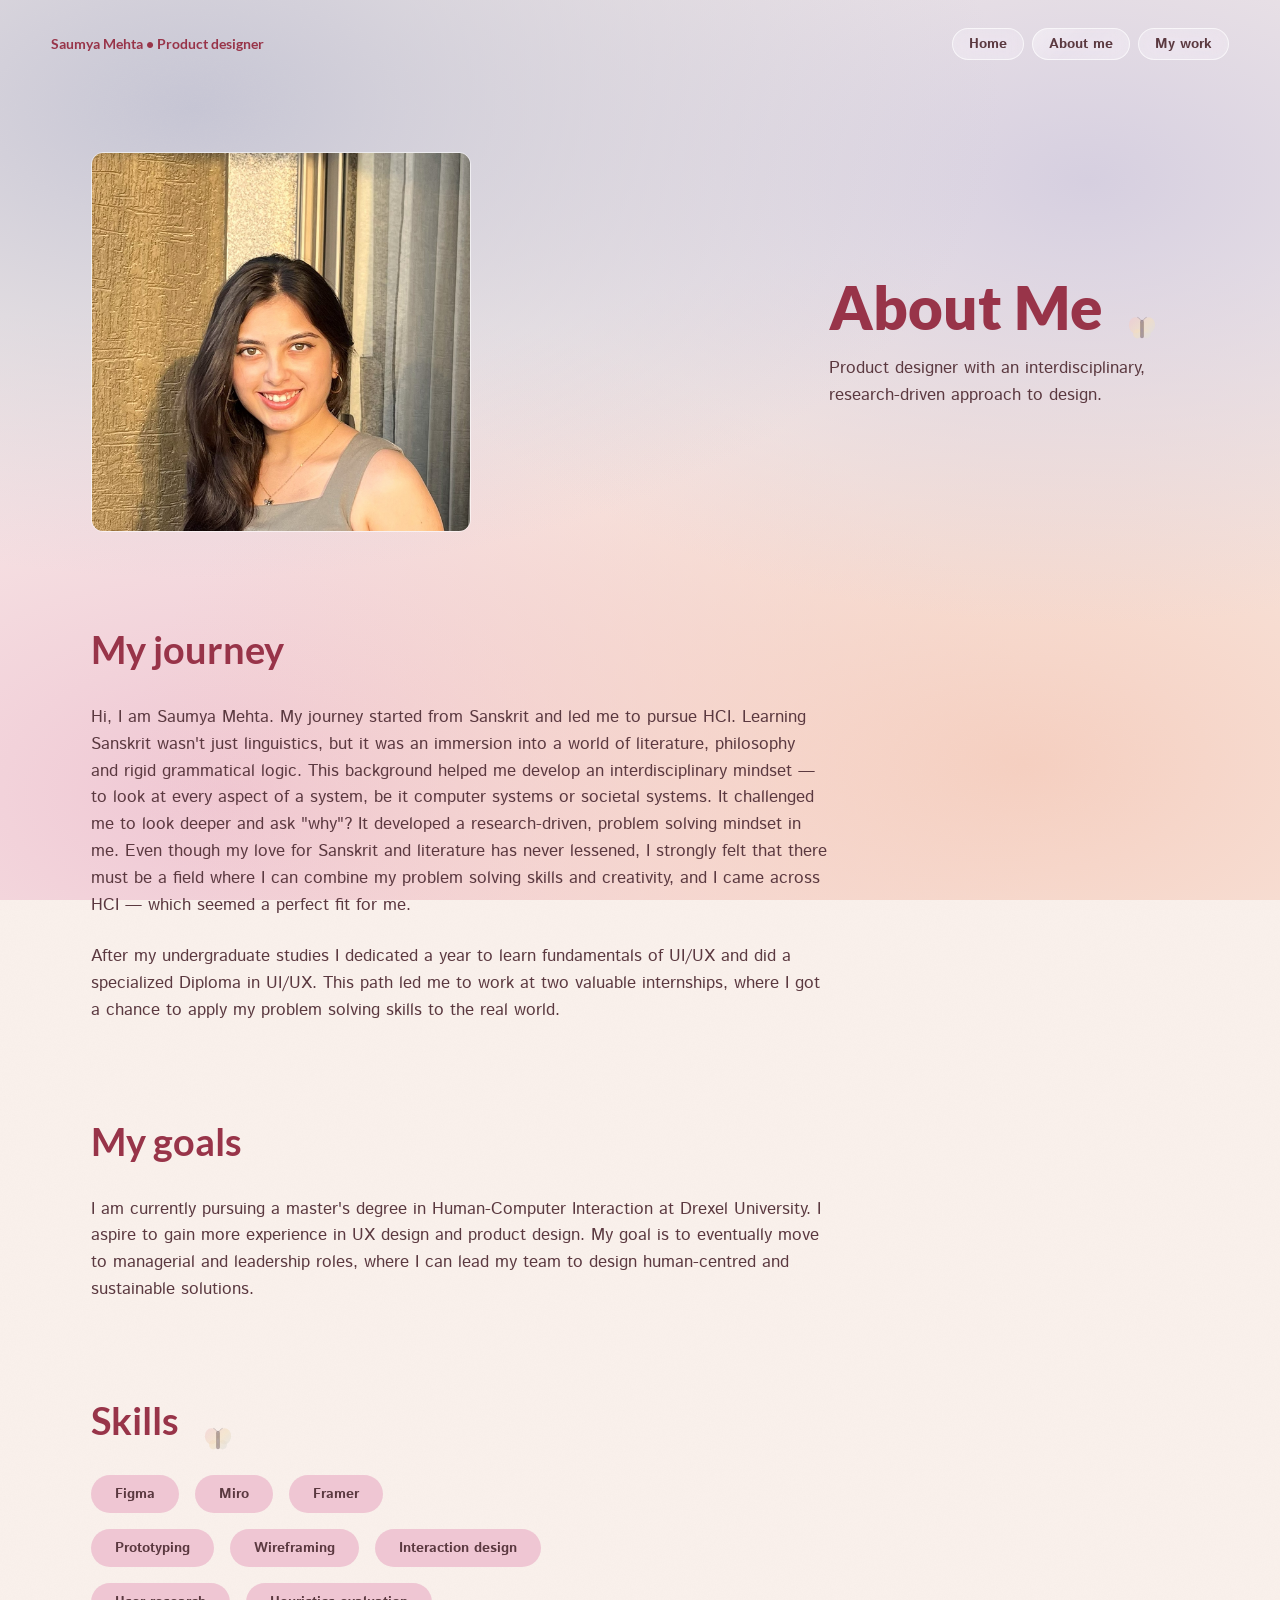
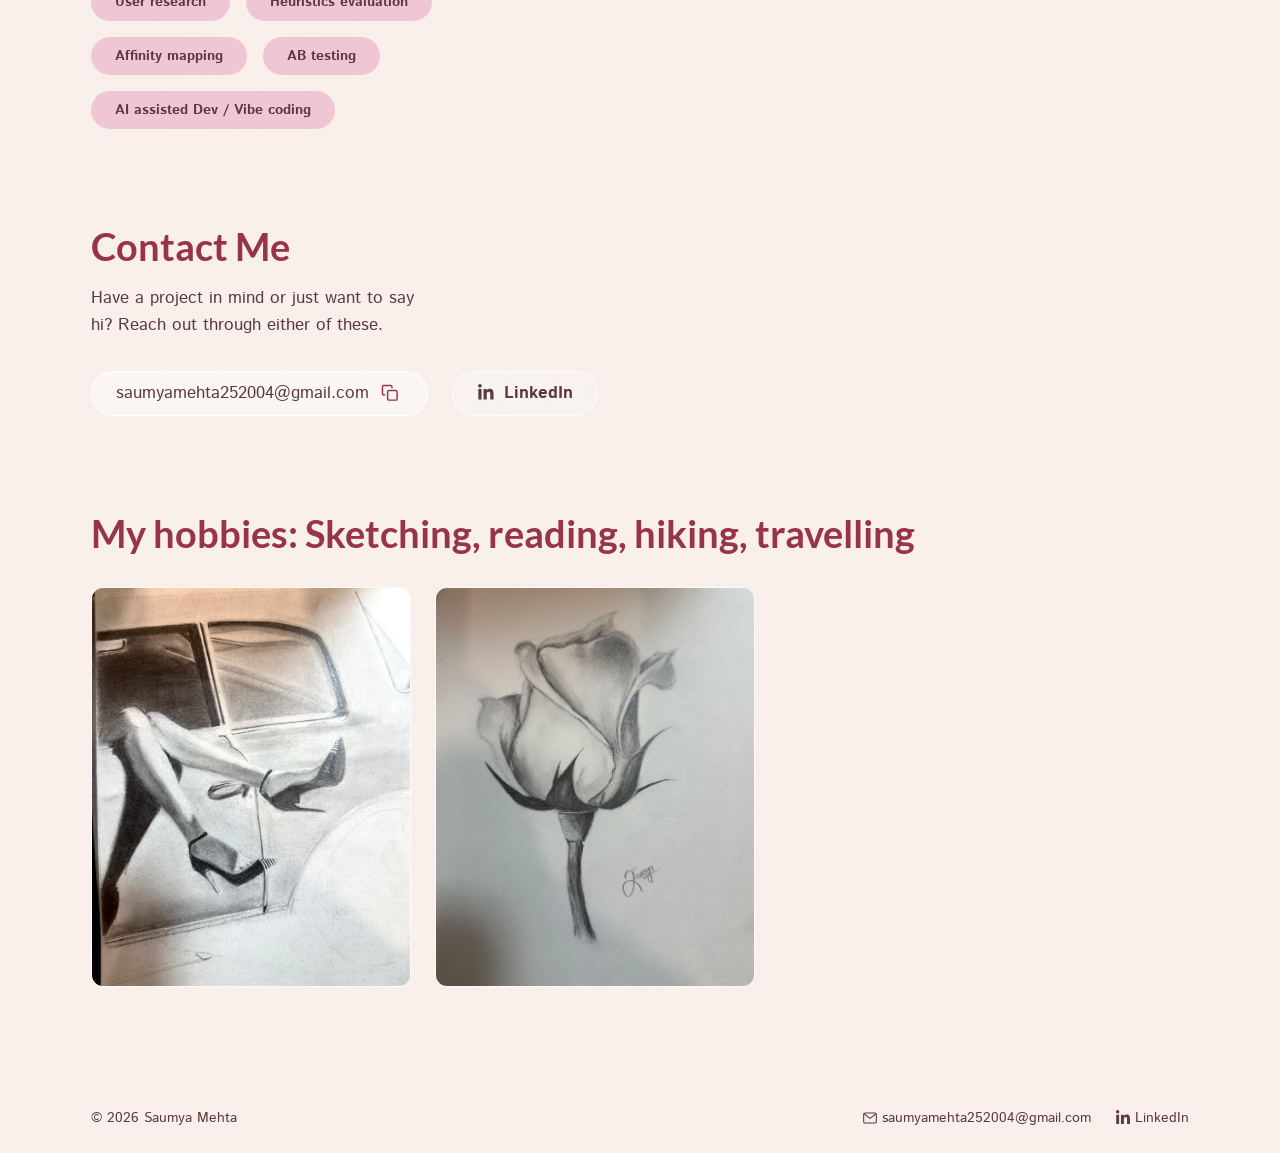
==== commit 377210e1: "Add page transitions and glass sheen sweep Page transitions: native cross-document View Transitions " ====
--- a/about.html
+++ b/about.html
@@ -2,6 +2,7 @@
 <html lang="en">
 <head>
   <meta charset="UTF-8" />
+  <script>if(!("onpageswap" in window)&&!window.matchMedia("(prefers-reduced-motion: reduce)").matches){document.documentElement.classList.add("page-transitions-js")}</script>
   <meta name="viewport" content="width=device-width, initial-scale=1.0" />
   <title>About — Saumya Mehta</title>
   <link rel="stylesheet" href="css/style.css" />
--- a/css/style.css
+++ b/css/style.css
@@ -356,6 +356,8 @@
    ---------------------------------------------------------------------- */
 
 .glass-card {
+  position: relative;
+  overflow: hidden;
   background: linear-gradient(180deg, rgba(255, 255, 255, 0.5), rgba(255, 255, 255, 0.34));
   backdrop-filter: blur(14px) saturate(150%);
   -webkit-backdrop-filter: blur(14px) saturate(150%);
@@ -552,6 +554,8 @@
    ---------------------------------------------------------------------- */
 
 .hero-glass-panel {
+  position: relative;
+  overflow: hidden;
   width: min(80%, 1100px);
   padding: var(--space-2xl);
   text-align: center;
@@ -1573,3 +1577,113 @@
     display: none;
   }
 }
+
+/* ---- Glass sheen sweep -----------------------------------------------
+   A soft diagonal highlight travelling across the glass — light passing
+   over it, not a bar wiping through, so it stays capped at ~.25 alpha.
+   The gradient's own transparent edges (not opacity toggling) are what
+   hide it at rest: translateX(-120%) parks the visible band entirely
+   outside the element, both before the animation starts and after it
+   ends, so no fill-mode bookkeeping is needed either way.
+   .glass-card sweeps on hover; .hero-glass-panel sweeps once, shortly
+   after the page settles, to draw the eye to it on load.
+   ---------------------------------------------------------------------- */
+
+.glass-card::after,
+.hero-glass-panel::after {
+  content: "";
+  position: absolute;
+  inset: -20%;
+  background: linear-gradient(115deg, transparent 45%, rgba(255, 255, 255, 0.25) 50%, transparent 55%);
+  transform: translateX(-120%);
+  pointer-events: none;
+}
+
+.glass-card:hover::after {
+  animation: glass-sheen 800ms ease-out;
+}
+
+.hero-glass-panel::after {
+  animation: glass-sheen 800ms ease-out 500ms;
+}
+
+@keyframes glass-sheen {
+  from {
+    transform: translateX(-120%);
+  }
+  to {
+    transform: translateX(120%);
+  }
+}
+
+@media (prefers-reduced-motion: reduce) {
+  .glass-card::after,
+  .hero-glass-panel::after {
+    display: none;
+  }
+}
+
+/* ---- Page transitions ---------------------------------------------------
+   Cross-document View Transitions (native, no JS) where supported; a
+   manual fade+slide fallback driven from js/main.js otherwise. Both layers
+   move within the same 400ms window but with complementary easing —
+   outgoing ease-in, incoming ease-out+translateY — rather than a linear
+   cross-fade. Two 50%-opacity layers fading at identical linear rates
+   visibly dim at the midpoint (they don't sum back to a solid image), so
+   giving the outgoing layer an ease-in curve (lingers near opaque, then
+   drops fast) and the incoming layer ease-out (rises fast, then eases into
+   place) keeps the combined result close to full brightness throughout.
+   ---------------------------------------------------------------------- */
+
+@view-transition {
+  navigation: auto;
+}
+
+::view-transition-old(root) {
+  animation: page-transition-out 400ms ease-in both;
+}
+
+::view-transition-new(root) {
+  animation: page-transition-in 400ms ease-out both;
+}
+
+@keyframes page-transition-out {
+  to {
+    opacity: 0;
+  }
+}
+
+@keyframes page-transition-in {
+  from {
+    opacity: 0;
+    transform: translateY(8px);
+  }
+}
+
+@media (prefers-reduced-motion: reduce) {
+  ::view-transition-group(*),
+  ::view-transition-old(*),
+  ::view-transition-new(*) {
+    animation: none !important;
+  }
+}
+
+/* JS fallback for browsers without cross-document View Transitions.
+   `.page-transitions-js` is added synchronously by an inline script in
+   <head> (before first paint — see every page's <head>), so body's
+   "start hidden" state below applies from the very first frame instead of
+   flashing fully visible first. main.js flips `.page-entered` on load to
+   reveal, and `.page-leaving` on an intercepted internal link click. */
+.page-transitions-js body {
+  transition: opacity 400ms ease-out, transform 400ms ease-out;
+}
+
+.page-transitions-js:not(.page-entered) body {
+  opacity: 0;
+  transform: translateY(8px);
+}
+
+.page-transitions-js.page-leaving body {
+  transition: opacity 400ms ease-in;
+  opacity: 0;
+}
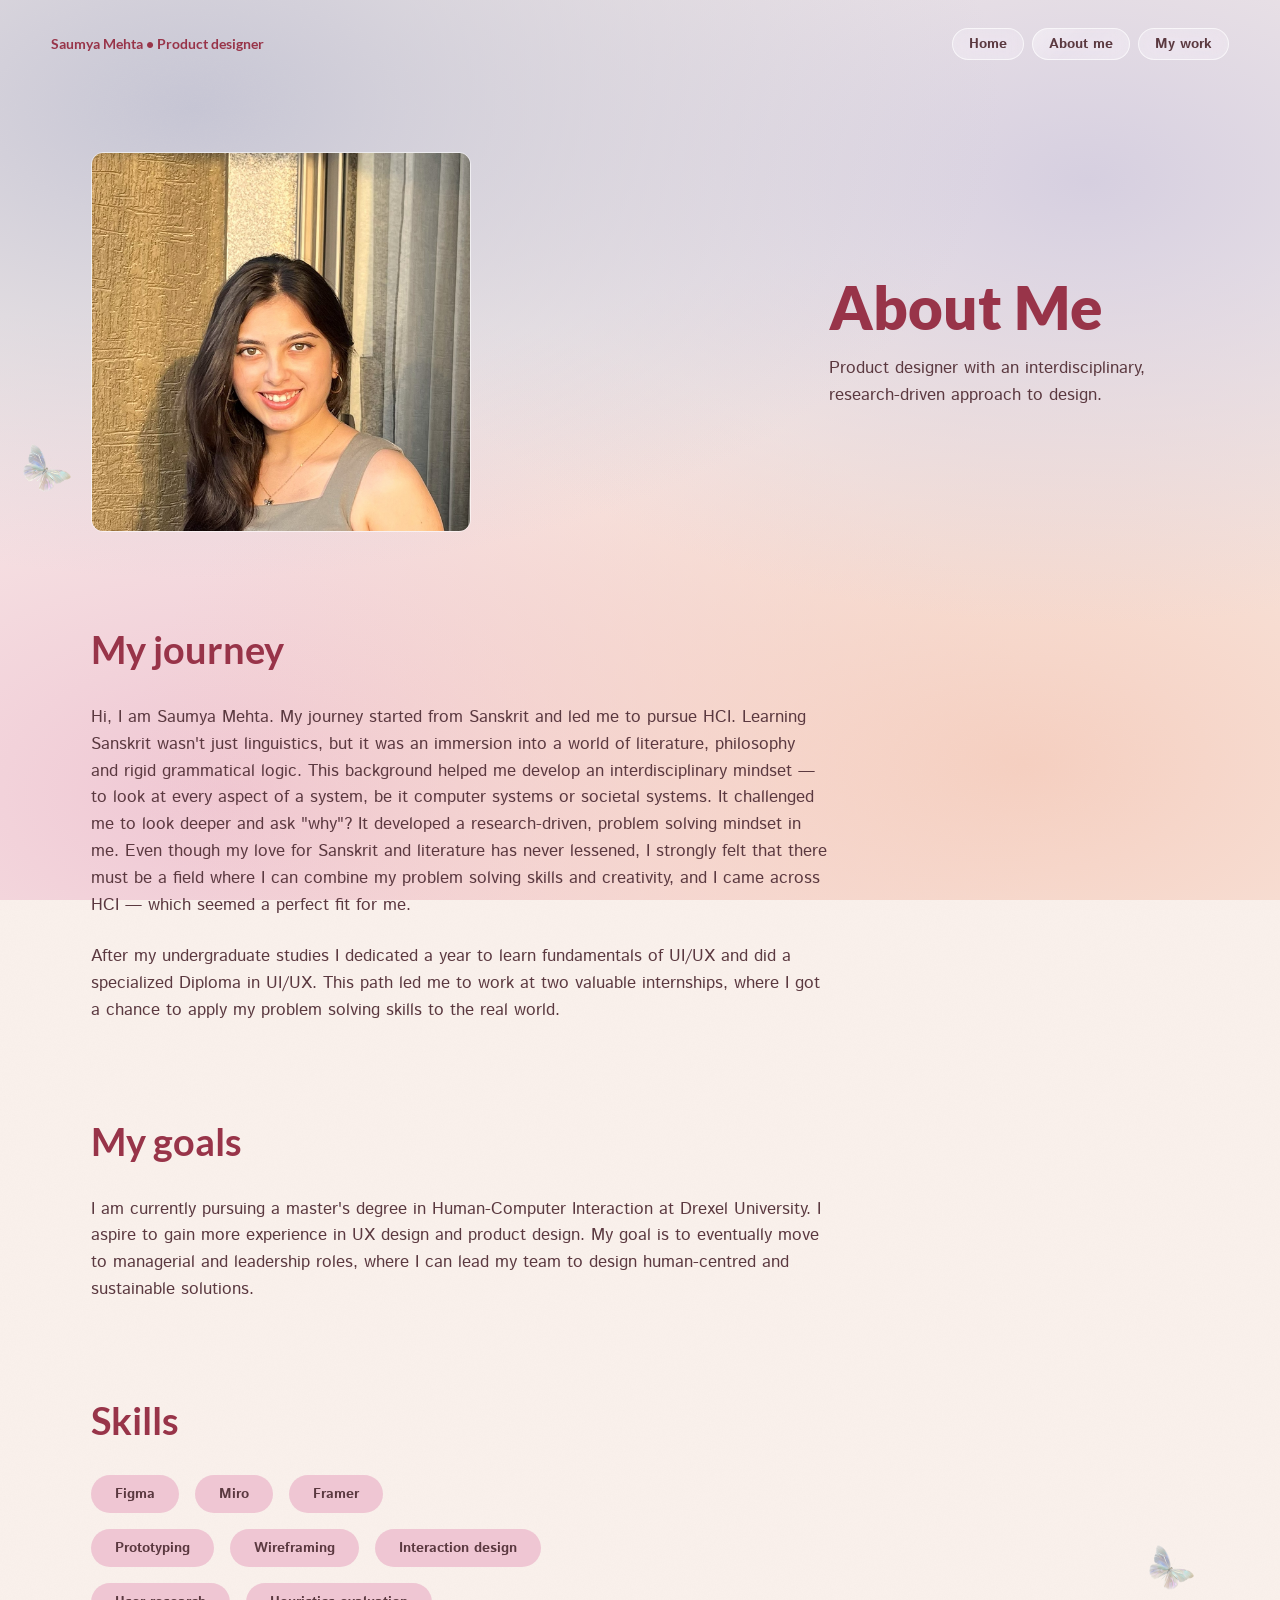
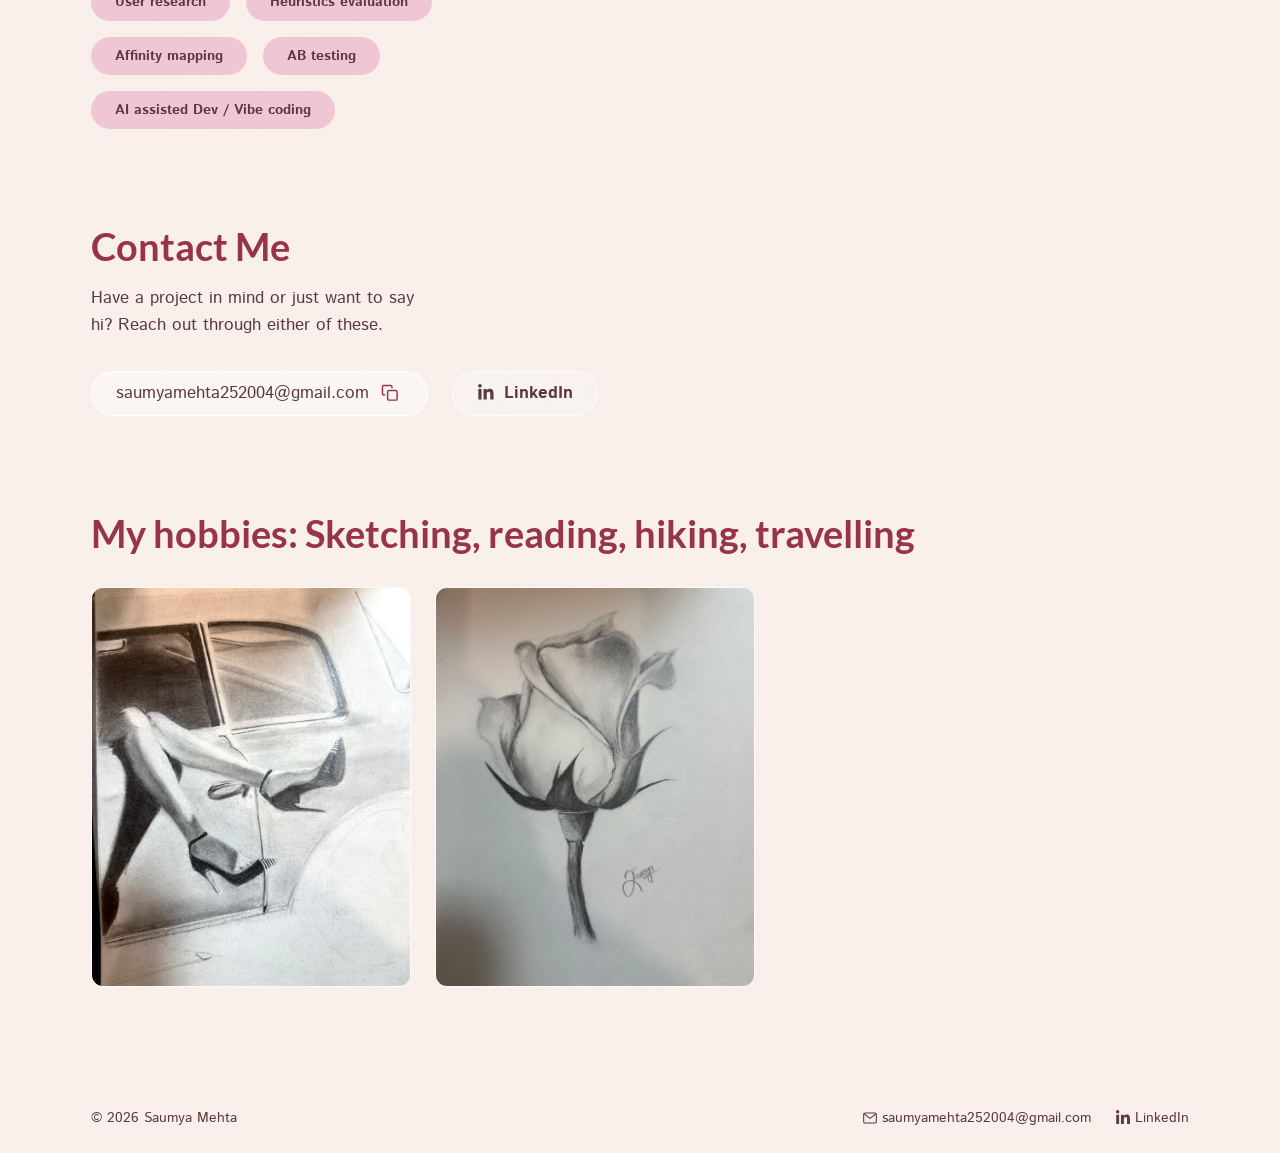
==== commit 359f2237: "Un-stick nav, animate hero fade, and rework butterflies/sparkles/cursor with real assets - Nav: posi" ====
--- a/about.html
+++ b/about.html
@@ -24,7 +24,7 @@
       <div class="about-header">
         <img class="portrait" src="assets/img/about/portrait-coral.png" alt="Saumya Mehta" />
         <div>
-          <h1>About Me<span class="butterfly-slot" data-butterfly-id="about-0" style="margin-left: 1.5rem; vertical-align: middle;"></span></h1>
+          <h1>About Me</h1>
           <p class="lede" style="margin-top: 1rem; max-width: 40ch;">
             Product designer with an interdisciplinary, research-driven approach to design.
           </p>
@@ -65,7 +65,7 @@
       </section>
 
       <section>
-        <h2>Skills<span class="butterfly-slot" data-butterfly-id="about-1" style="margin-left: 1.5rem; vertical-align: middle;"></span></h2>
+        <h2>Skills</h2>
         <div style="margin-top: 2rem; display: flex; flex-direction: column; gap: 1rem;">
           <div class="skill-row">
             <span class="skill-pill">Figma</span>
--- a/css/style.css
+++ b/css/style.css
@@ -253,9 +253,19 @@
    blurred without softening the glass panel/buttons sitting on top of it.
    `inset: -4%` overscans the photo beyond .hero's own box so the blur's
    soft edge never shows; `overflow: hidden` on .hero clips that overscan
-   back down. The photo's bottom ~200px fades to transparent via a mask,
-   so the mesh gradient behind everything bleeds through and the seam into
-   the next section is soft rather than a hard cut.
+   back down. The photo's bottom ~320px fades to transparent via a
+   multi-stop mask (a straight linear ramp reads as an abrupt edge right
+   where the fade starts — easing the alpha in gradually, then dropping
+   faster near the end, reads as a much softer blend), so the mesh gradient
+   behind everything bleeds through and the seam into the next section is
+   soft rather than a hard cut.
+
+   The background also drifts at ~0.5x the page's scroll speed (the
+   foreground/content scrolls at the normal 1x), via the --hero-parallax-y
+   custom property — set by a native `animation-timeline: scroll()` where
+   supported, or by a rAF scroll handler in main.js otherwise. Never
+   animate background-position for this; it's a layout-triggering property
+   and is slow. transform (translate3d) is compositor-only.
 
    Mobile source (hero-coral.jpg/.webp, portrait, <768px) is still pending —
    only the desktop crop has been supplied so far. Below 768px this falls
@@ -264,6 +274,15 @@
    the real mobile media query once that file exists.
    ---------------------------------------------------------------------- */
 
+/* Custom properties aren't animatable/interpolable by default — without
+   this registration, the scroll-timeline keyframes below would just snap
+   between 0 and 50vh at the midpoint instead of smoothly tracking scroll. */
+@property --hero-parallax-y {
+  syntax: "<length>";
+  inherits: true;
+  initial-value: 0px;
+}
+
 .hero {
   position: relative;
   min-height: 100vh;
@@ -274,6 +293,7 @@
   justify-content: center;
   gap: var(--space-xl);
   padding: var(--content-padding);
+  --hero-parallax-y: 0px;
 }
 
 .hero::before {
@@ -294,8 +314,48 @@
   background-position: center;
   filter: blur(2px);
   z-index: 0;
-  -webkit-mask-image: linear-gradient(to bottom, #000 0%, #000 calc(100% - 200px), transparent 100%);
-  mask-image: linear-gradient(to bottom, #000 0%, #000 calc(100% - 200px), transparent 100%);
+  transform: translate3d(0, var(--hero-parallax-y), 0);
+  -webkit-mask-image: linear-gradient(
+    to bottom,
+    rgba(0, 0, 0, 1) 0%,
+    rgba(0, 0, 0, 1) 60%,
+    rgba(0, 0, 0, 0.85) 74%,
+    rgba(0, 0, 0, 0.5) 86%,
+    rgba(0, 0, 0, 0) 100%
+  );
+  mask-image: linear-gradient(
+    to bottom,
+    rgba(0, 0, 0, 1) 0%,
+    rgba(0, 0, 0, 1) 60%,
+    rgba(0, 0, 0, 0.85) 74%,
+    rgba(0, 0, 0, 0.5) 86%,
+    rgba(0, 0, 0, 0) 100%
+  );
+}
+
+/* Native scroll-linked parallax where supported: maps scrolling through the
+   hero's own height (0 -> 100vh) onto the background moving down by half
+   that (0 -> 50vh), i.e. exactly 0.5x the scroll speed, with no JS at all.
+   Gated on both the feature and reduced-motion; main.js's rAF fallback is
+   gated the same way (feature absent, or reduced-motion) so exactly one
+   mechanism ever drives --hero-parallax-y. */
+@supports (animation-timeline: scroll()) {
+  @media (prefers-reduced-motion: no-preference) {
+    .hero::before {
+      animation: hero-parallax linear;
+      animation-timeline: scroll(root block);
+      animation-range: 0 100vh;
+    }
+  }
+}
+
+@keyframes hero-parallax {
+  from {
+    --hero-parallax-y: 0px;
+  }
+  to {
+    --hero-parallax-y: 50vh;
+  }
 }
 
 .hero > * {
@@ -453,18 +513,24 @@
 }
 
 /* ---- Site nav ----------------------------------------------------------
-   Fixed, full-width, and transparent — no backing strip, matching the
-   Figma hero reference exactly (brand text and pills float directly on
-   whatever's behind them). The right-hand links are full .glass-nav-pill
-   components, which already carry their own frosted background, so they
-   stay legible regardless. The brand text is ink-primary by default
-   (reads fine directly on the light mesh gradient on every non-hero page)
-   and switched to white with `.site-nav--on-hero`, used only on index.html
-   where the brand text sits directly on the dark/saturated hero photo.
+   Not sticky: position: absolute (not fixed), so it sits at the top of the
+   page/hero and scrolls away with it like any other content, rather than
+   staying pinned as the user scrolls. It's still full-width and
+   transparent — no backing strip, matching the Figma hero reference
+   exactly (brand text and pills float directly on whatever's behind them).
+   The right-hand links are full .glass-nav-pill components, which already
+   carry their own frosted background, so they stay legible regardless.
+   The brand text is ink-primary by default (reads fine directly on the
+   light mesh gradient on every non-hero page) and white via the static
+   `.site-nav--on-hero` modifier on index.html only, where the brand text
+   sits directly on the dark/saturated hero photo. Since nav now scrolls
+   away together with the hero instead of lingering pinned over the
+   gradient section below it, that tone never needs to change after load —
+   no scroll listener required.
    ---------------------------------------------------------------------- */
 
 .site-nav {
-  position: fixed;
+  position: absolute;
   inset-block-start: 0;
   inset-inline: 0;
   z-index: 10;
@@ -1453,34 +1519,36 @@
 /* ---- Custom cursor -------------------------------------------------------
    Desktop only: a fine (mouse-class) pointer and no reduced-motion
    preference. Native `cursor` property, not a JS element trailing the
-   mouse — that always lags a frame and reads as fake. Interactive
-   elements keep the normal pointer/hand cursor as the click affordance.
+   mouse — that always lags a frame and reads as fake. Applied to
+   interactive elements too (not just body) so it stays iridescent over
+   links/buttons instead of reverting to the default hand pointer;
+   `image-set()` swaps in the 2x asset on retina displays. `.glass-nav-pill`
+   and `.email-pill button` are named explicitly to win over their own
+   unconditional `cursor: pointer` (same specificity, later in the
+   cascade) — that pointer stays as the affordance everywhere else this
+   media query doesn't match (touch, reduced motion).
    ---------------------------------------------------------------------- */
 
 @media (pointer: fine) and (prefers-reduced-motion: no-preference) {
-  body {
-    cursor: url("../assets/img/cursor.png") 4 4, auto;
-  }
-
+  body,
   a,
   button,
   [role="button"],
   .glass-btn,
+  .glass-card,
   .glass-nav-pill,
-  input,
-  select,
-  textarea,
-  label {
-    cursor: pointer;
+  .email-pill button {
+    cursor: image-set(url("../assets/img/cursor.png") 1x, url("../assets/img/cursor@2x.png") 2x) 4 4, auto;
   }
 }
 
 /* ---- Sparkle trail --------------------------------------------------------
    Spawned/animated entirely by js/main.js inside .sparkle-zone elements
-   (the project cards). This is just the shared visual for each spawned
-   star: fixed positioning so it tracks the viewport not any scrolling
-   ancestor, and only transform/opacity ever get touched per frame (GPU),
-   set once at creation and left alone otherwise.
+   (the project cards), using assets/img/sparkle.png. This is just the
+   shared visual for each spawned sparkle: fixed positioning so it tracks
+   the viewport not any scrolling ancestor, and only transform/opacity
+   ever get touched per frame (GPU) — size and the hue-rotate/glow filter
+   are set once at creation (per-instance, in JS) and left alone otherwise.
    ---------------------------------------------------------------------- */
 
 .sparkle {
@@ -1493,87 +1561,63 @@
 }
 
 /* ---- Butterfly easter egg -------------------------------------------------
-   Two per page, injected by js/main.js into hand-placed .butterfly-slot
-   anchors (see each page's HTML) — never auto-placed, never near real
-   controls. Hidden entirely below 768px and whenever the resting-flap
-   scheduler/click handling in main.js decides not to run (reduced motion,
-   already flown this session). No cursor override on hover — it must stay
-   discoverable without looking like a normal clickable control.
+   A couple per page, placed by js/main.js at random points within computed
+   safe zones (viewport margins + gaps between sections) — never on top of
+   real content, never auto-placed at a predictable spot. Hidden entirely
+   below 768px and whenever main.js decides not to run at all (reduced
+   motion). No cursor override on hover — it must stay discoverable without
+   looking like a normal clickable control.
    ---------------------------------------------------------------------- */
-
-.butterfly-slot {
-  position: relative;
-  display: inline-block;
-  width: 0;
-  height: 0;
-  overflow: visible;
-}
-
-@media (max-width: 767px) {
-  .butterfly-slot {
-    display: none;
-  }
-}
 
 .butterfly {
   position: absolute;
-  width: 30px;
-  height: 30px;
-  /* The reset's `svg { max-width: 100% }` would otherwise resolve against
-     .butterfly-slot's zero-width containing block and clamp this to 0. */
-  max-width: none;
   transition: transform 0.2s ease;
+  z-index: 5;
+}
+
+@media (max-width: 767px) {
+  .butterfly {
+    display: none;
+  }
 }
 
 .butterfly:hover {
   transform: scale(1.08);
 }
 
-.butterfly__wing {
-  transform-box: fill-box;
-  fill-opacity: 0.62;
-}
-
-.butterfly__wing-left {
-  transform-origin: 100% 50%;
-}
-
-.butterfly__wing-right {
-  transform-origin: 0% 50%;
-}
-
-.butterfly__body {
-  fill: rgba(55, 30, 30, 0.35);
-}
-
-.butterfly__antenna {
-  stroke: rgba(55, 30, 30, 0.35);
-  stroke-width: 0.6;
+.butterfly__img {
+  display: block;
+  width: 100%;
+  height: 100%;
+  max-width: none;
+  pointer-events: none;
 }
 
 /* One flap: close then open, played once per trigger (never a looping
    cycle — that reads as a GIF). Resting uses the slower duration; the
-   launch burst reuses the same keyframes at a faster pace, 3 times. */
+   launch burst reuses the same keyframes at a faster pace, 3 times. A
+   flat image can't flap independent wings like the old SVG did, so this
+   approximates it with a horizontal squeeze of the whole butterfly. */
 @keyframes butterfly-flap {
   0%,
   100% {
     transform: scaleX(1);
   }
   50% {
-    transform: scaleX(0.18);
-  }
-}
-
-.butterfly__wing.is-flapping {
+    transform: scaleX(0.7);
+  }
+}
+
+.butterfly__img.is-flapping {
   animation: butterfly-flap 0.5s ease-in-out 1;
 }
 
-.butterfly__wing.is-launching {
+.butterfly__img.is-launching {
   animation: butterfly-flap 0.18s ease-in-out 3;
 }
 
 @media (prefers-reduced-motion: reduce) {
-  .butterfly-slot {
+  .butterfly {
     display: none;
   }
 }
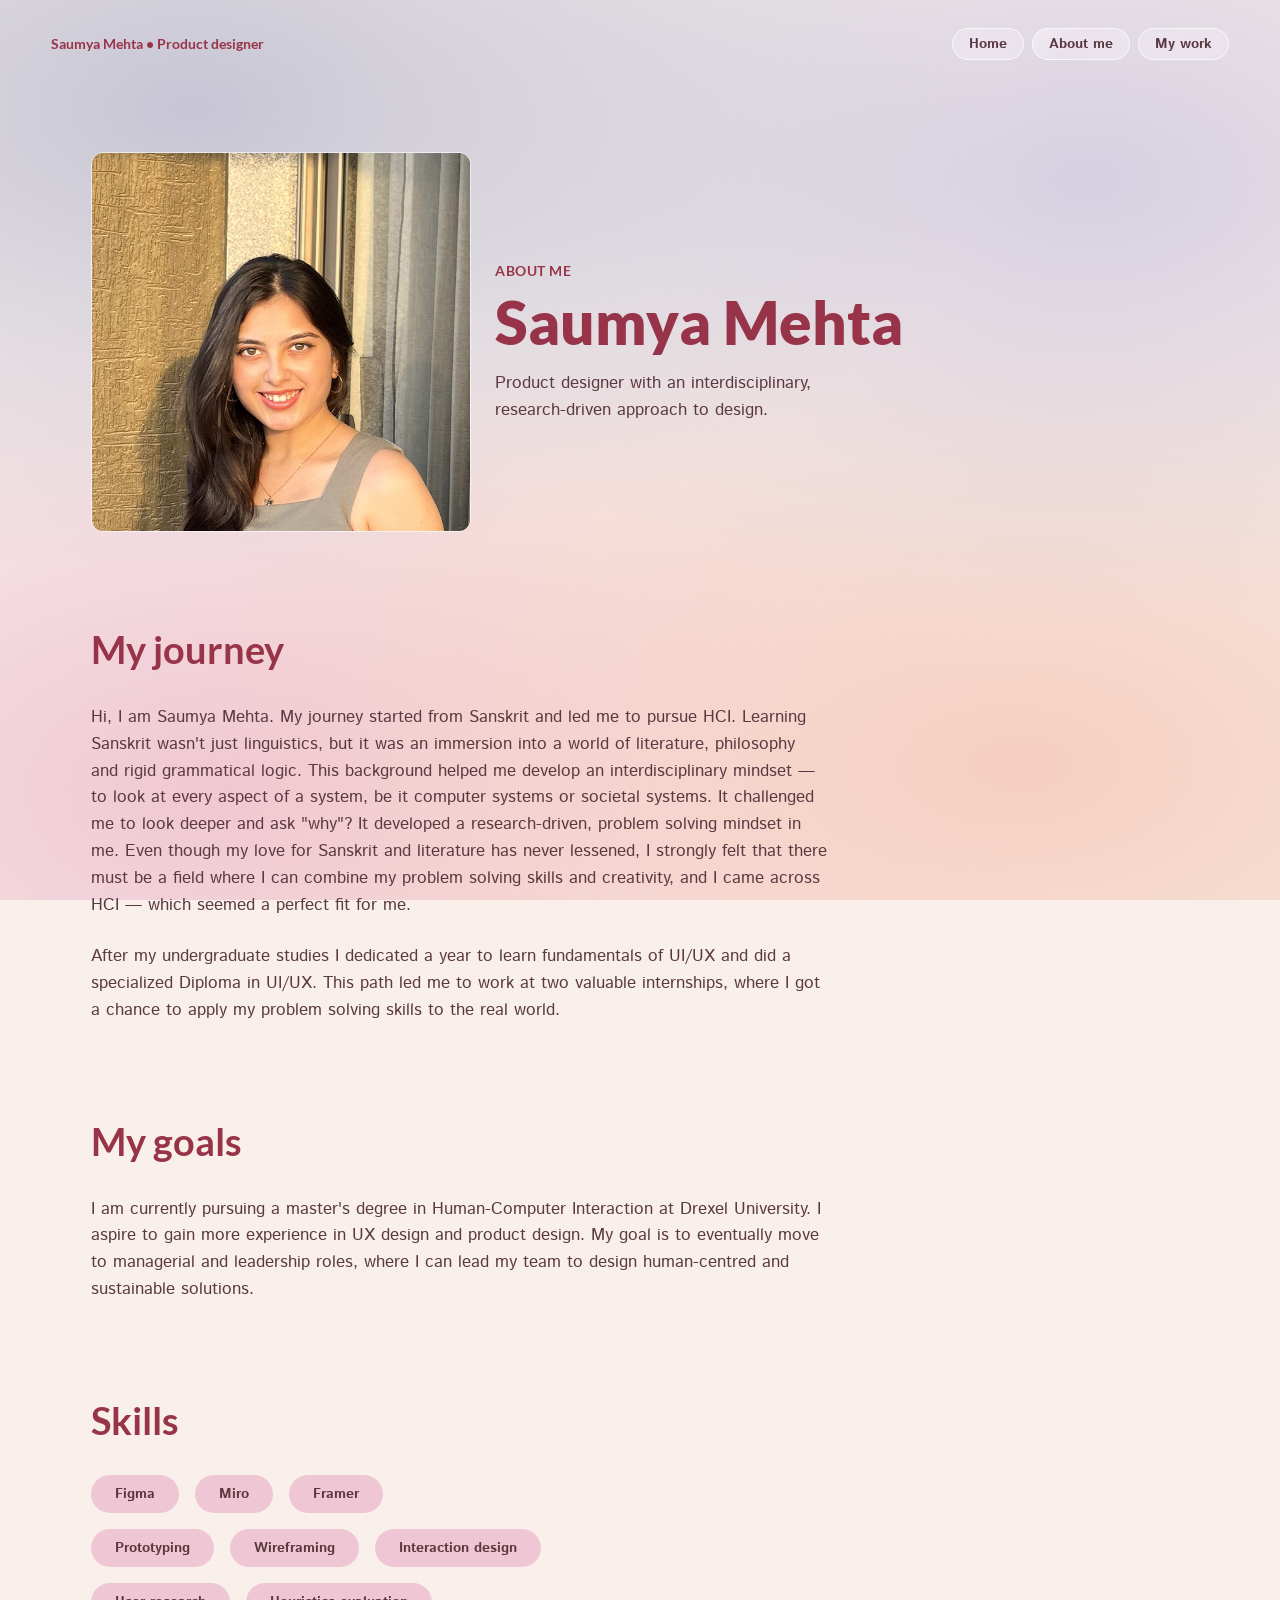
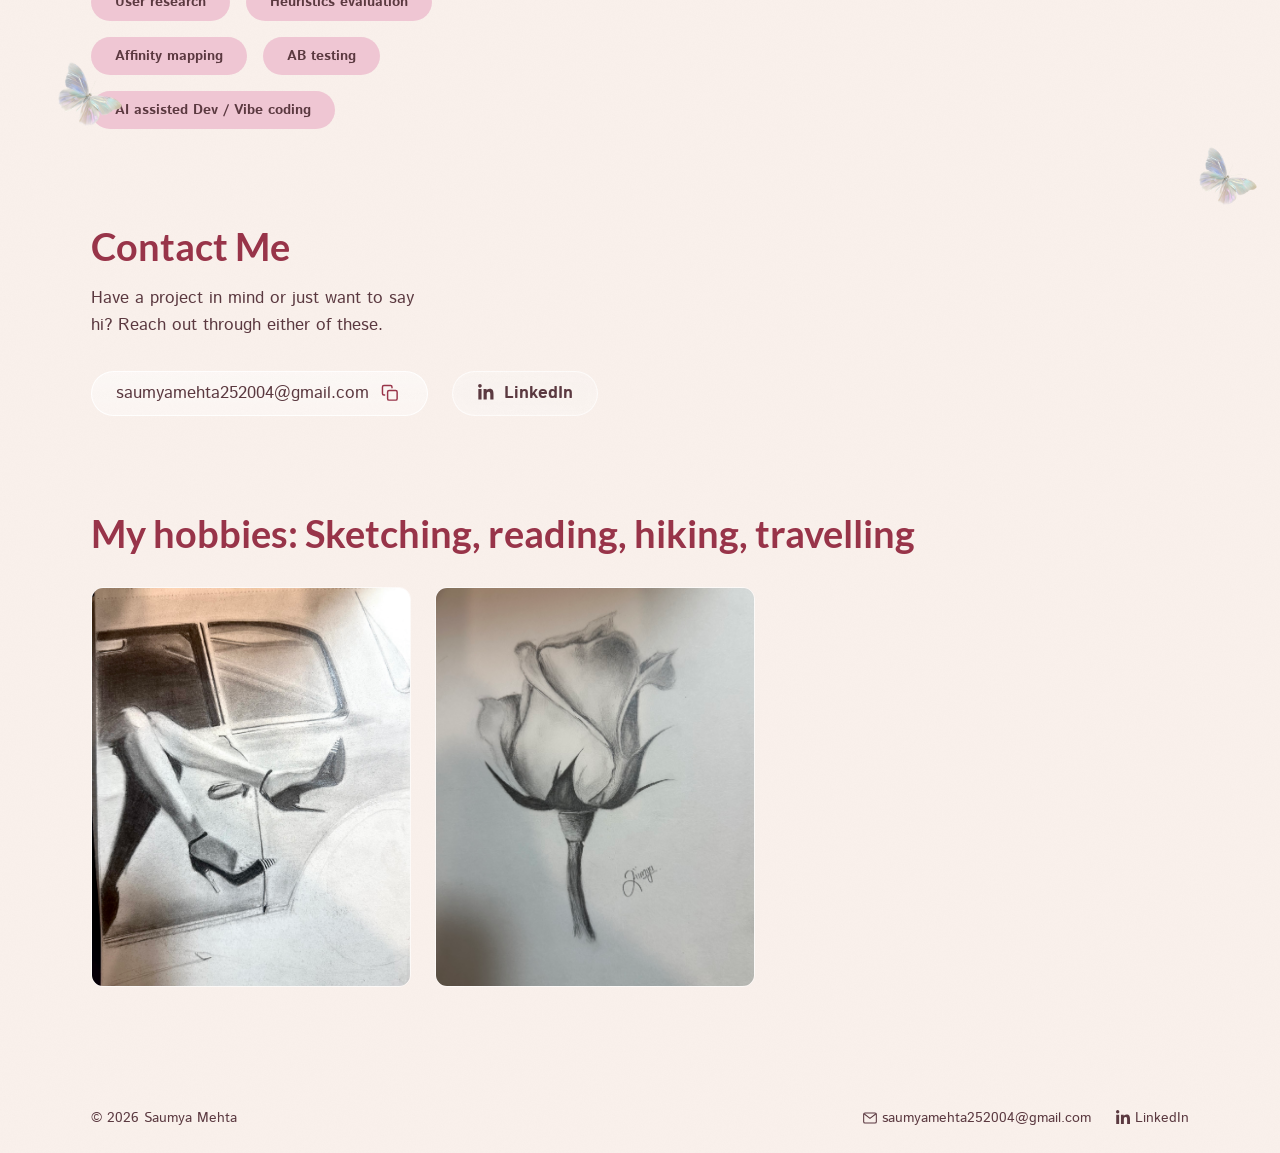
==== commit 3ea576aa: "Fix Sizzle illustration overflow, swap prototype embed, and rework butterfly behavior - Sizzle "open" ====
--- a/about.html
+++ b/about.html
@@ -24,7 +24,8 @@
       <div class="about-header">
         <img class="portrait" src="assets/img/about/portrait-coral.png" alt="Saumya Mehta" />
         <div>
-          <h1>About Me</h1>
+          <p class="eyebrow">About me</p>
+          <h1 style="margin-top: 0.5rem;">Saumya Mehta</h1>
           <p class="lede" style="margin-top: 1rem; max-width: 40ch;">
             Product designer with an interdisciplinary, research-driven approach to design.
           </p>
--- a/css/style.css
+++ b/css/style.css
@@ -751,7 +751,7 @@
 .about-header {
   display: flex;
   flex-direction: column;
-  gap: var(--space-xl);
+  gap: var(--space-lg);
   align-items: center;
 }
 
@@ -759,7 +759,7 @@
   .about-header {
     flex-direction: row;
     align-items: center;
-    justify-content: space-between;
+    justify-content: flex-start;
   }
 }
 
@@ -1468,10 +1468,12 @@
 }
 
 .cart-illustration img {
+  /* No explicit width/height: each piece's box is fully determined by its
+     own inline `inset` (all four sides set), so an explicit 100%/100% here
+     would fight that and push the piece outside the container instead of
+     sizing it to the offsets. */
   position: absolute;
   display: block;
-  width: 100%;
-  height: 100%;
   max-width: none;
 }
 
@@ -1593,11 +1595,14 @@
   pointer-events: none;
 }
 
-/* One flap: close then open, played once per trigger (never a looping
-   cycle — that reads as a GIF). Resting uses the slower duration; the
-   launch burst reuses the same keyframes at a faster pace, 3 times. A
-   flat image can't flap independent wings like the old SVG did, so this
-   approximates it with a horizontal squeeze of the whole butterfly. */
+/* Resting flap: one slow close-and-open, played once per autonomous
+   trigger from main.js (never a looping cycle — that reads as a GIF).
+   Fleeing reuses the same keyframes but loops continuously and faster,
+   for the duration of the click-triggered flutter-away flight — main.js
+   removes the class right before the butterfly is removed from the DOM,
+   which stops the loop. A flat image can't flap independent wings like
+   the old SVG did, so this approximates it with a horizontal squeeze of
+   the whole butterfly. */
 @keyframes butterfly-flap {
   0%,
   100% {
@@ -1609,11 +1614,11 @@
 }
 
 .butterfly__img.is-flapping {
-  animation: butterfly-flap 0.5s ease-in-out 1;
+  animation: butterfly-flap 1.4s ease-in-out 1;
 }
 
 .butterfly__img.is-launching {
-  animation: butterfly-flap 0.18s ease-in-out 3;
+  animation: butterfly-flap 0.25s ease-in-out infinite;
 }
 
 @media (prefers-reduced-motion: reduce) {
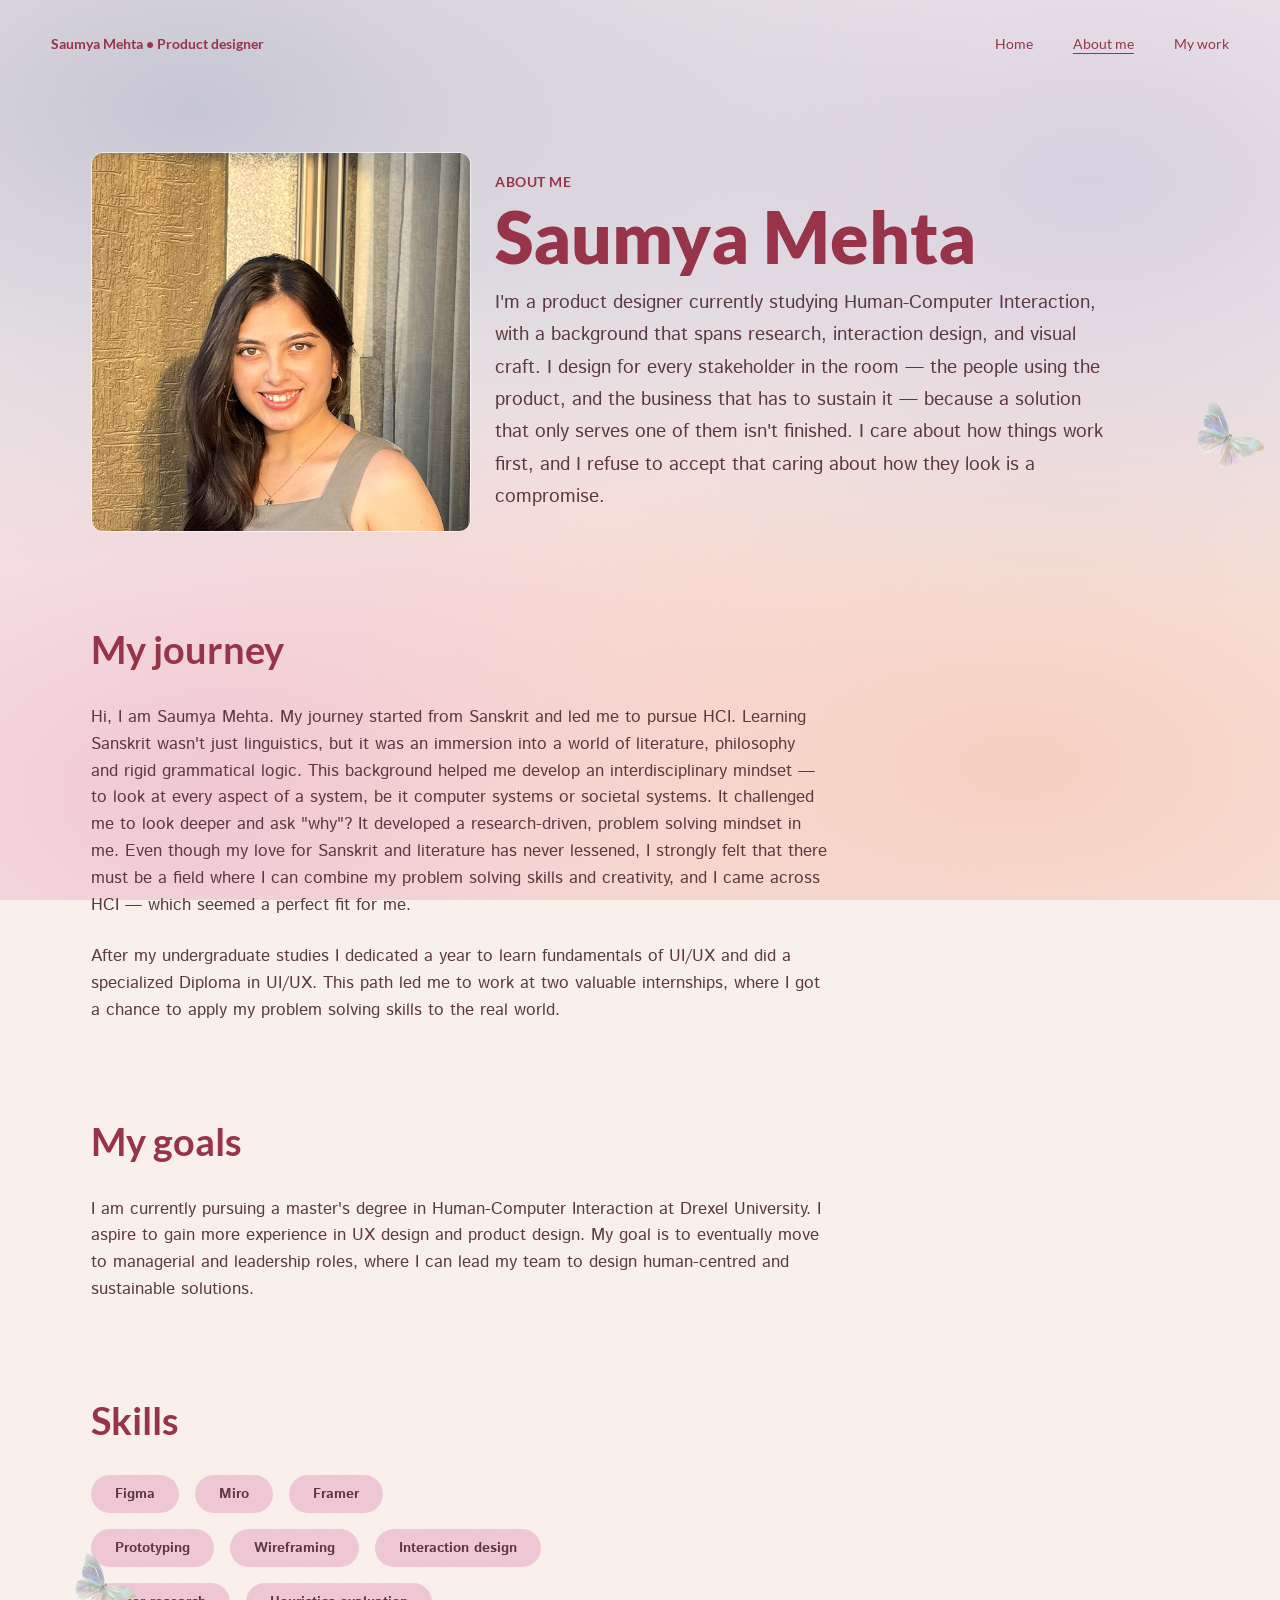
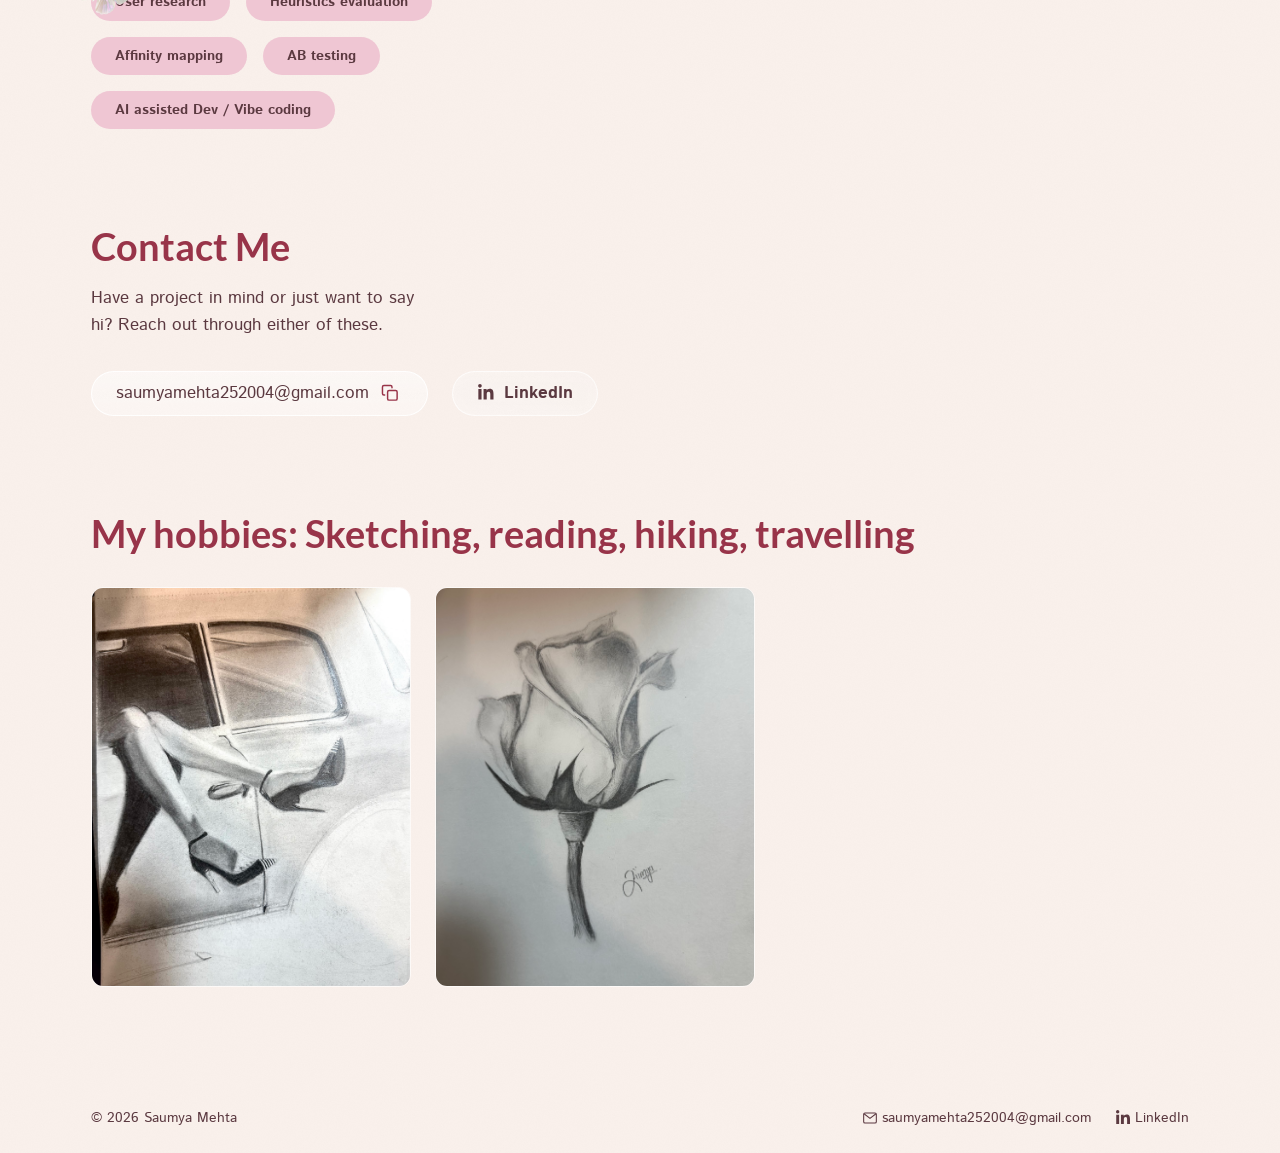
==== commit a8684d31: "Fix footer overflow, taller cards with real descriptions, glass-material flip, About page rewrite 1." ====
--- a/about.html
+++ b/about.html
@@ -25,9 +25,14 @@
         <img class="portrait" src="assets/img/about/portrait-coral.png" alt="Saumya Mehta" />
         <div>
           <p class="eyebrow">About me</p>
-          <h1 style="margin-top: 0.5rem;">Saumya Mehta</h1>
-          <p class="lede" style="margin-top: 1rem; max-width: 40ch;">
-            Product designer with an interdisciplinary, research-driven approach to design.
+          <h1 class="about-name">Saumya Mehta</h1>
+          <p class="about-intro">
+            I'm a product designer currently studying Human-Computer Interaction, with a
+            background that spans research, interaction design, and visual craft. I design
+            for every stakeholder in the room — the people using the product, and the
+            business that has to sustain it — because a solution that only serves one of
+            them isn't finished. I care about how things work first, and I refuse to accept
+            that caring about how they look is a compromise.
           </p>
         </div>
       </div>
--- a/css/style.css
+++ b/css/style.css
@@ -426,8 +426,7 @@
   box-shadow: 0 8px 24px var(--glass-shadow-color), inset 0 1px 0 rgba(255, 255, 255, 1);
 }
 
-.glass-btn,
-.glass-nav-pill {
+.glass-btn {
   display: inline-flex;
   align-items: center;
   justify-content: center;
@@ -437,6 +436,8 @@
   text-align: center;
   cursor: pointer;
   border-radius: var(--radius-button);
+  padding: var(--space-sm) var(--space-lg);
+  font-size: var(--fs-body);
   /* Rest state: thin, transparent, background disperses through. */
   background: linear-gradient(200deg, rgba(255, 255, 255, 0.22), rgba(255, 255, 255, 0.32));
   backdrop-filter: blur(8px) saturate(140%);
@@ -448,20 +449,9 @@
     box-shadow 0.35s ease;
 }
 
-.glass-btn {
-  padding: var(--space-sm) var(--space-lg);
-  font-size: var(--fs-body);
-}
-
-.glass-nav-pill {
-  padding: var(--space-xs) var(--space-md);
-  font-size: var(--fs-small);
-}
-
 /* Hover: frost thickens, light source swings from 200deg to 45deg (135deg
    gradient angle) — the rotation is what makes the reflection travel. */
-.glass-btn:hover,
-.glass-nav-pill:hover {
+.glass-btn:hover {
   backdrop-filter: blur(20px) saturate(150%);
   -webkit-backdrop-filter: blur(20px) saturate(150%);
   background: linear-gradient(
@@ -473,18 +463,49 @@
   box-shadow: inset 1px 1px 0 rgba(255, 255, 255, 0.55), 0 8px 24px var(--glass-shadow-color);
 }
 
+/* Plain text nav links — no pill, no glass. Default color matches the
+   brand text's (ink-primary on the light gradient pages; white only on
+   index.html's hero via .site-nav--on-hero, same pattern as the brand
+   text next to it, since these sit on a dark photo there and a light
+   background everywhere else). */
+.glass-nav-pill {
+  font-family: var(--font-display);
+  font-weight: var(--fw-regular);
+  font-size: var(--fs-small);
+  color: var(--ink-primary);
+  text-decoration: none;
+  text-underline-offset: 4px;
+  transition: opacity 0.2s ease;
+}
+
+.site-nav--on-hero .glass-nav-pill {
+  color: #ffffff;
+}
+
+.glass-nav-pill:hover {
+  text-decoration: underline;
+}
+
+.glass-nav-pill:focus-visible {
+  outline: 2px solid currentColor;
+  outline-offset: 4px;
+  border-radius: 2px;
+}
+
+.site-nav__links .glass-nav-pill.is-active {
+  text-decoration: underline;
+}
+
 /* Where backdrop-filter isn't supported there's no blur to obscure what's
    behind these, so the low rest-state alpha reads as barely-there. Raise it
    to a flatter, more opaque white so cards and buttons stay legible. */
 @supports not ((backdrop-filter: blur(1px)) or (-webkit-backdrop-filter: blur(1px))) {
   .glass-card,
-  .glass-btn,
-  .glass-nav-pill {
+  .glass-btn {
     background: rgba(255, 255, 255, 0.7);
   }
 
-  .glass-btn:hover,
-  .glass-nav-pill:hover {
+  .glass-btn:hover {
     background: rgba(255, 255, 255, 0.7);
   }
 }
@@ -516,10 +537,10 @@
    Not sticky: position: absolute (not fixed), so it sits at the top of the
    page/hero and scrolls away with it like any other content, rather than
    staying pinned as the user scrolls. It's still full-width and
-   transparent — no backing strip, matching the Figma hero reference
-   exactly (brand text and pills float directly on whatever's behind them).
-   The right-hand links are full .glass-nav-pill components, which already
-   carry their own frosted background, so they stay legible regardless.
+   transparent — no backing strip. The right-hand links are plain text
+   (.glass-nav-pill, despite the name — no pill/glass treatment), so they
+   need the same per-page color handling as the brand text right next to
+   them: ink-primary by default, white only on the hero.
    The brand text is ink-primary by default (reads fine directly on the
    light mesh gradient on every non-hero page) and white via the static
    `.site-nav--on-hero` modifier on index.html only, where the brand text
@@ -560,12 +581,17 @@
 .site-nav__links {
   display: flex;
   align-items: center;
-  gap: var(--space-sm);
+  gap: 40px;
   flex-wrap: wrap;
 }
 
-.site-nav__links .glass-nav-pill.is-active {
-  background: linear-gradient(135deg, rgba(255, 255, 255, 0.46) 0%, rgba(255, 255, 255, 0.26) 45%, rgba(255, 255, 255, 0.34) 100%);
+/* Plain text with no pill backgrounds reads as one cluster if packed
+   too tight — the extra gap is what keeps each link legible as its own
+   target, especially once space is tighter below desktop. */
+@media (max-width: 1024px) {
+  .site-nav__links {
+    gap: 28px;
+  }
 }
 
 /* ---- Site footer ------------------------------------------------------ */
@@ -588,6 +614,7 @@
 
 .footer-links {
   display: flex;
+  flex-wrap: wrap;
   align-items: center;
   gap: var(--space-lg);
 }
@@ -629,17 +656,31 @@
   flex-direction: column;
   align-items: center;
   gap: var(--space-lg);
-  background: linear-gradient(180deg, rgba(255, 255, 255, 0.3), rgba(255, 255, 255, 0.2));
-  backdrop-filter: blur(24px) saturate(160%);
-  -webkit-backdrop-filter: blur(24px) saturate(160%);
-  border: 1px solid rgba(255, 255, 255, 0.75);
+  /* Clear glass with refraction, not frosted: less blur, less white fill —
+     definition comes from the edges (the bright inset top edge especially)
+     rather than an opaque backing. */
+  background: linear-gradient(160deg, rgba(255, 255, 255, 0.16), rgba(255, 255, 255, 0.09));
+  backdrop-filter: blur(10px) saturate(165%) brightness(1.04);
+  -webkit-backdrop-filter: blur(10px) saturate(165%) brightness(1.04);
+  border: 1px solid rgba(255, 255, 255, 0.7);
   border-radius: var(--radius-card);
-  box-shadow: inset 0 1px 0 rgba(255, 255, 255, 0.9), 0 10px 40px rgba(126, 42, 60, 0.14);
+  box-shadow:
+    inset 0 1px 0 rgba(255, 255, 255, 0.95),
+    inset 0 -1px 0 rgba(255, 255, 255, 0.35),
+    0 12px 40px rgba(126, 42, 60, 0.12);
 }
 
 .hero-glass-panel .lede {
   max-width: 46ch;
   color: var(--ink-secondary);
+}
+
+/* The panel's white fill dropped substantially to read as clear glass
+   instead of frosted — this shadow is what keeps the white half of the
+   headline readable against the photo now that there's less backing
+   behind it. */
+.hero-glass-panel h1 {
+  text-shadow: 0 1px 14px rgba(126, 42, 60, 0.4);
 }
 
 /* Every other page's h1 is a plain heading, not the hero's two-tone
@@ -657,45 +698,276 @@
 }
 
 /* ---- Project grid -------------------------------------------------------
-   3-col desktop, 2-col tablet, 1-col mobile.
+   2-col desktop, 1-col mobile — matches the previous portfolio's grid.
    ---------------------------------------------------------------------- */
 
 .project-grid {
   display: grid;
-  grid-template-columns: repeat(3, 1fr);
+  grid-template-columns: repeat(2, 1fr);
   gap: var(--space-lg);
 }
 
-@media (max-width: 1024px) {
-  .project-grid {
-    grid-template-columns: repeat(2, 1fr);
-  }
-}
-
-@media (max-width: 640px) {
+@media (max-width: 900px) {
   .project-grid {
     grid-template-columns: 1fr;
   }
 }
 
-.project-card {
-  display: flex;
-  flex-direction: column;
+/* ---- Flip card (project cards) --------------------------------------------
+   .card sets up the 3D scene (perspective) and a fixed aspect-ratio so both
+   faces have somewhere to live; .card-inner is the piece that actually
+   rotates. The two faces sit absolutely positioned on top of each other
+   inside it — the back pre-rotated 180deg, both with backface-visibility:
+   hidden — so only one is ever actually visible.
+
+   The card itself isn't a link: .card-link (the title, on the front) is a
+   real <a>, stretched to cover the whole front face via ::after so the
+   front reads as one big click target without nesting an <a> in an <a>.
+   .flip-btn sits above that stretched overlay (z-index: 2 vs its 1) so it
+   still gets its own clicks. Click-only: the only thing that ever flips
+   a card is .flip-btn toggling .is-flipped (in js/main.js) — no hover
+   trigger. Hovering still deepens the shadow/under-glow below, just
+   never rotates anything.
+   ---------------------------------------------------------------------- */
+
+.card {
+  position: relative;
+  perspective: 1200px;
+  aspect-ratio: 3 / 3.9;
+}
+
+.card-inner {
+  position: relative;
+  width: 100%;
+  height: 100%;
+  transform-style: preserve-3d;
+  transition: transform 0.7s cubic-bezier(0.4, 0, 0.2, 1);
+}
+
+.card.is-flipped .card-inner {
+  transform: rotateY(180deg);
+}
+
+.card-front,
+.card-back {
+  position: absolute;
+  inset: 0;
+  backface-visibility: hidden;
+  -webkit-backface-visibility: hidden;
+  padding: var(--space-lg);
+  border-radius: 20px;
+  transition: box-shadow 0.3s ease;
+}
+
+/* Flipping changes the MATERIAL, not just the text: front is a more
+   solid, less transparent frosted slab (it holds the thumbnail and
+   needs to read clearly); back is genuinely transparent glass, letting
+   the gradient behind show through — that contrast is the payoff of
+   the flip. The warm under-glow (rest + hover) stays a front-only
+   effect; the back gets its own static edge-lit treatment instead,
+   matching the hero panel's "clear glass" recipe. */
+.card-front {
+  background: linear-gradient(155deg, rgba(255, 255, 255, 0.78), rgba(255, 255, 255, 0.62));
+  backdrop-filter: blur(6px) saturate(120%);
+  -webkit-backdrop-filter: blur(6px) saturate(120%);
+  border: 1px solid rgba(255, 255, 255, 0.8);
+  box-shadow:
+    0 2px 0 rgba(255, 255, 255, 0.9) inset,
+    0 -12px 22px -12px rgba(247, 190, 150, 0.34),
+    0 16px 34px -14px rgba(126, 42, 60, 0.16);
+}
+
+.card:hover .card-front {
+  box-shadow:
+    0 2px 0 rgba(255, 255, 255, 0.95) inset,
+    0 -14px 26px -12px rgba(247, 190, 150, 0.46),
+    0 20px 42px -14px rgba(126, 42, 60, 0.2);
+}
+
+.card-back {
+  transform: rotateY(180deg);
+  background: linear-gradient(155deg, rgba(255, 255, 255, 0.2), rgba(255, 255, 255, 0.1));
+  backdrop-filter: blur(18px) saturate(170%) brightness(1.05);
+  -webkit-backdrop-filter: blur(18px) saturate(170%) brightness(1.05);
+  border: 1px solid rgba(255, 255, 255, 0.92);
+  box-shadow:
+    inset 0 1px 0 rgba(255, 255, 255, 1),
+    inset 0 -1px 0 rgba(255, 255, 255, 0.4),
+    0 18px 40px -14px rgba(126, 42, 60, 0.2);
+}
+
+/* Front: image left (~40%), content right. */
+.card-front {
+  display: flex;
+  align-items: center;
+  gap: var(--space-lg);
+}
+
+.card-front__body {
+  display: flex;
+  flex-direction: column;
+  align-items: flex-start;
+  gap: var(--space-sm);
+  min-width: 0; /* let the description clamp instead of forcing width */
+}
+
+/* 2-line clamp, matching the previous portfolio's truncation length
+   (it isn't a single line there either). */
+.card-description {
+  width: 100%;
+  display: -webkit-box;
+  -webkit-line-clamp: 2;
+  -webkit-box-orient: vertical;
+  overflow: hidden;
+  font-family: var(--font-body);
+  color: var(--ink-secondary);
+}
+
+/* Back: title, then the metadata table. */
+.card-back {
+  display: flex;
+  flex-direction: column;
+  gap: var(--space-lg);
+}
+
+.card-meta-table {
+  display: flex;
+  flex-direction: column;
+  gap: var(--space-sm);
+}
+
+.card-meta-row {
+  display: flex;
   gap: var(--space-md);
-  padding: var(--space-lg);
+}
+
+.card-meta-row dt {
+  flex: 0 0 5.5rem; /* consistent second column across all four rows */
+  font-family: var(--font-body);
+  text-transform: uppercase;
+  letter-spacing: 0.05em;
+  font-size: 13px;
+  /* Darkened from a 70%-alpha version of this color — over the back's
+     much more transparent glass that measured under WCAG AA (3.77:1). */
+  color: rgba(91, 57, 64, 0.88);
+}
+
+.card-meta-row dd {
+  font-family: var(--font-display);
+  font-weight: var(--fw-regular);
+  font-size: 19px;
+  color: #5b3940;
+}
+
+.card-link {
+  color: inherit;
+}
+
+.card-link::after {
+  content: "";
+  position: absolute;
+  inset: 0;
+  z-index: 1;
+}
+
+.flip-btn {
+  position: absolute;
+  top: 18px;
+  right: 18px;
+  z-index: 2; /* above .card-link's stretched overlay, or the link swallows its clicks */
+  width: 36px;
+  height: 36px;
+  display: grid;
+  place-items: center;
+  border-radius: 999px;
+  background: rgba(255, 255, 255, 0.45);
+  border: 1px solid rgba(255, 255, 255, 0.85);
+  backdrop-filter: blur(8px);
+  -webkit-backdrop-filter: blur(8px);
+  color: var(--ink-primary);
+  cursor: pointer;
+  transition: background 0.2s ease, transform 0.2s ease;
+}
+
+.flip-btn:hover {
+  background: rgba(255, 255, 255, 0.62);
+  transform: scale(1.06);
+}
+
+.flip-btn:focus-visible {
+  outline: 2px solid var(--ink-primary);
+  outline-offset: 2px;
+}
+
+.flip-btn svg {
+  width: 16px;
+  height: 16px;
+}
+
+@media (prefers-reduced-motion: reduce) {
+  .card-inner {
+    transition: none;
+  }
+
+  .card.is-flipped .card-inner {
+    transform: none;
+  }
+
+  .card-back {
+    transform: none;
+  }
+
+  .card-front,
+  .card-back {
+    transition: opacity 0.25s ease;
+  }
+
+  /* Without the rotation, both faces sit at the same position — the
+     invisible one needs pointer-events: none, or it silently intercepts
+     clicks meant for whichever face is actually showing. Targeting `*`
+     too because SVG shape elements (the icon paths) don't reliably
+     inherit pointer-events: none from an ancestor in every browser. */
+  .card-front {
+    opacity: 1;
+  }
+
+  .card-back {
+    opacity: 0;
+  }
+
+  .card-front,
+  .card-front * {
+    pointer-events: auto;
+  }
+
+  .card-back,
+  .card-back * {
+    pointer-events: none;
+  }
+
+  .card.is-flipped .card-front {
+    opacity: 0;
+  }
+
+  .card.is-flipped .card-front,
+  .card.is-flipped .card-front * {
+    pointer-events: none;
+  }
+
+  .card.is-flipped .card-back {
+    opacity: 1;
+  }
+
+  .card.is-flipped .card-back,
+  .card.is-flipped .card-back * {
+    pointer-events: auto;
+  }
+}
+
+.project-card__mockup {
+  width: 40%;
   height: 100%;
-  transition: transform 0.2s ease;
-}
-
-.project-card:hover {
-  transform: translateY(-4px);
-}
-
-.project-card__mockup {
-  align-self: center;
-  width: 100%;
-  max-width: 160px;
-  aspect-ratio: 316 / 650;
+  flex-shrink: 0;
   object-fit: contain;
 }
 
@@ -704,32 +976,23 @@
   align-self: flex-start;
   padding: var(--space-xs) var(--space-md);
   border-radius: var(--radius-button);
-  background: var(--ink-primary);
-  color: #ffffff;
+  background: rgba(152, 52, 73, 0.9);
+  color: #fdf6f3;
   font-family: var(--font-display);
   font-weight: var(--fw-bold);
-  font-size: var(--fs-small);
+  font-size: 15px;
 }
 
 .project-card h3 {
   font-size: var(--fs-h3);
   line-height: var(--lh-h3);
-}
-
-.project-card p {
-  color: var(--ink-secondary);
+  font-weight: var(--fw-black);
 }
 
 .tag-list {
   display: flex;
   flex-direction: column;
   gap: var(--space-sm);
-}
-
-.tag-row {
-  display: flex;
-  flex-wrap: wrap;
-  gap: var(--space-md);
 }
 
 .tag {
@@ -740,9 +1003,9 @@
   color: var(--ink-secondary);
 }
 
-.tag img {
-  width: 1.25rem;
-  height: 1.25rem;
+.tag svg {
+  width: 22px;
+  height: 22px;
   flex-shrink: 0;
 }
 
@@ -771,6 +1034,21 @@
   border-radius: var(--radius-image);
   border: 1px solid rgba(255, 255, 255, 0.6);
   flex-shrink: 0;
+}
+
+/* One step above the standard --fs-h1 scale — the name is meant to be
+   the single largest thing on the page. */
+.about-name {
+  font-size: clamp(2.5rem, 1.86rem + 3.2vw, 4.5rem);
+  margin-top: 0.375rem;
+}
+
+.about-intro {
+  margin-top: 0.75rem;
+  max-width: 62ch;
+  font-size: 19px;
+  line-height: 1.7;
+  color: var(--ink-secondary);
 }
 
 .hobby-art {
@@ -1546,11 +1824,14 @@
 
 /* ---- Sparkle trail --------------------------------------------------------
    Spawned/animated entirely by js/main.js inside .sparkle-zone elements
-   (the project cards), using assets/img/sparkle.png. This is just the
-   shared visual for each spawned sparkle: fixed positioning so it tracks
-   the viewport not any scrolling ancestor, and only transform/opacity
-   ever get touched per frame (GPU) — size and the hue-rotate/glow filter
-   are set once at creation (per-instance, in JS) and left alone otherwise.
+   (the project cards). Each sparkle is the SVG from assets/img/sparkle.svg
+   inlined directly (not an <img>) — a flat single-colour star — so its
+   `fill="currentColor"` picks up the `color` set per-instance in JS; that's
+   the only styling applied (no gradient, no glow filter). This is just the
+   shared layout: fixed positioning so it tracks the viewport not any
+   scrolling ancestor, and only transform/opacity ever get touched per
+   frame (GPU) — size, color, and rotation are set once at creation
+   (per-instance, in JS) and left alone otherwise.
    ---------------------------------------------------------------------- */
 
 .sparkle {
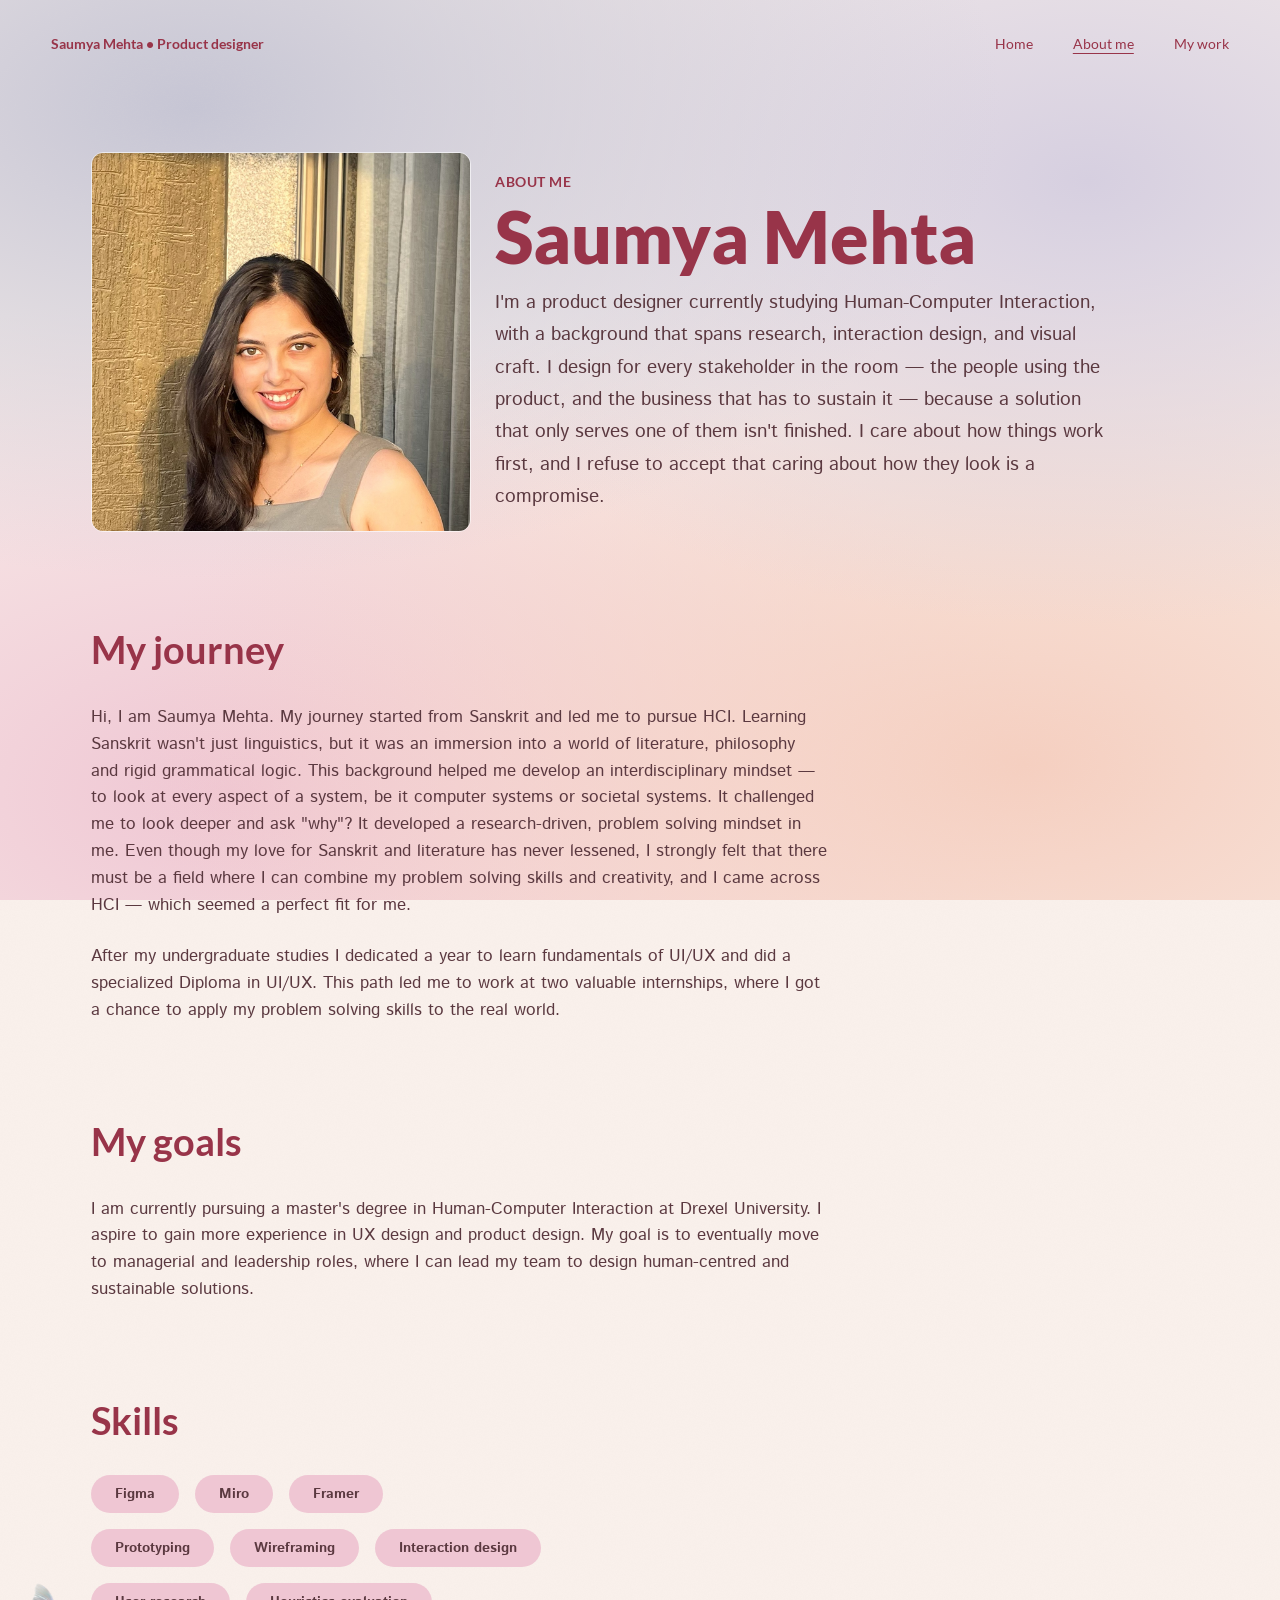
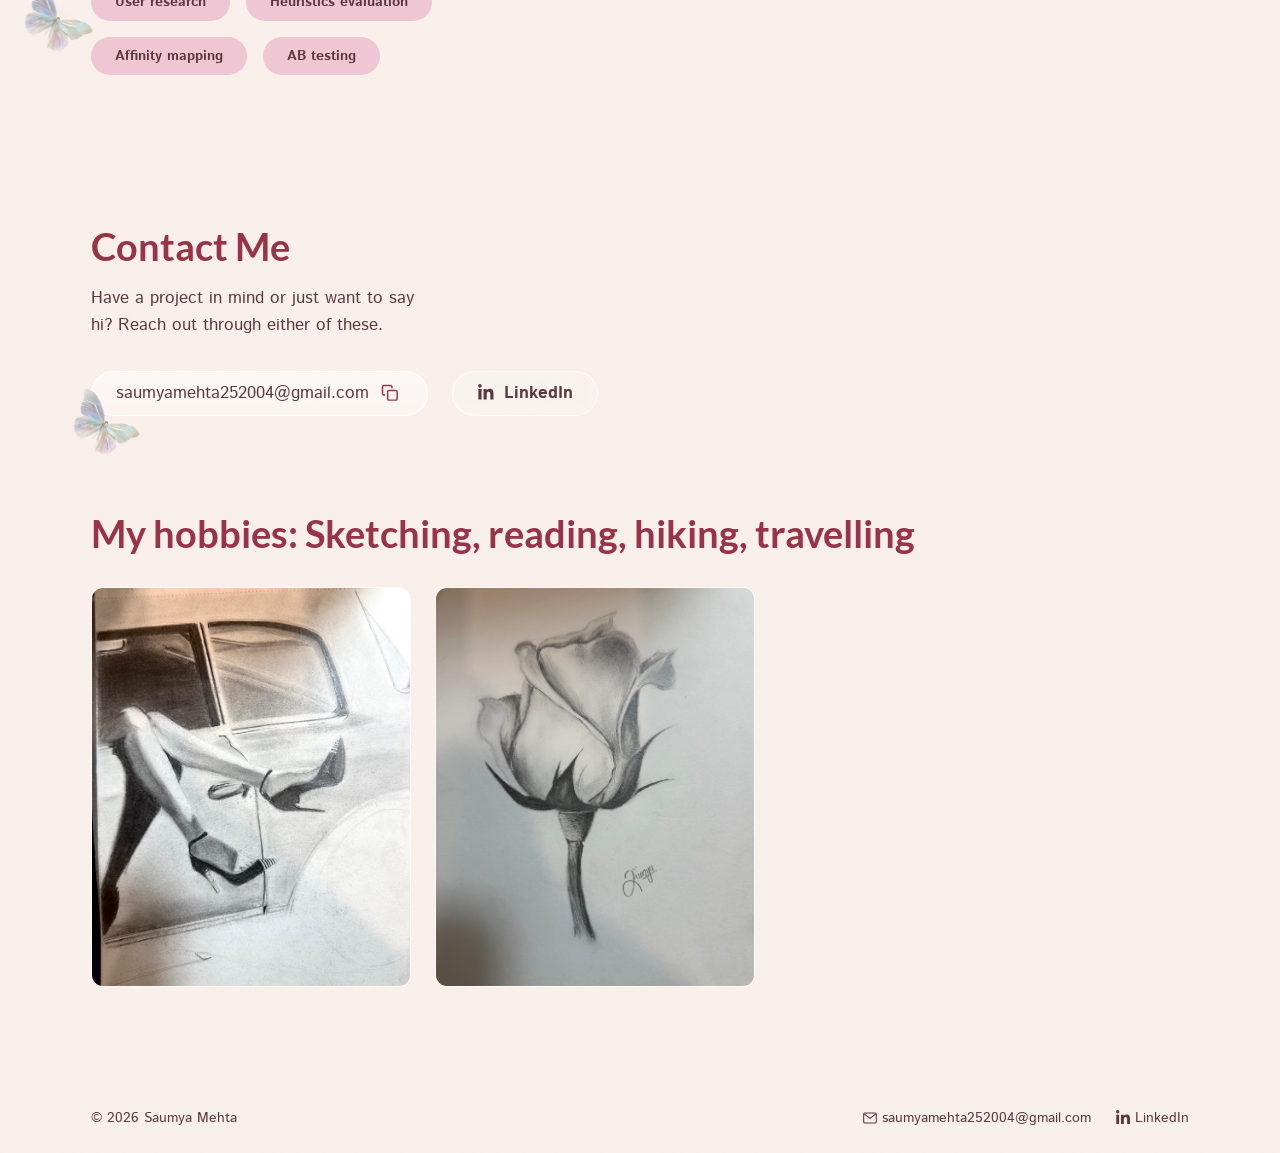
==== commit 66b54311: "Full descriptions with content-driven card height, real horizontal-scroll fix, scroll reveal, lighte" ====
--- a/about.html
+++ b/about.html
@@ -2,7 +2,7 @@
 <html lang="en">
 <head>
   <meta charset="UTF-8" />
-  <script>if(!("onpageswap" in window)&&!window.matchMedia("(prefers-reduced-motion: reduce)").matches){document.documentElement.classList.add("page-transitions-js")}</script>
+  <script>if(!("onpageswap" in window)&&!window.matchMedia("(prefers-reduced-motion: reduce)").matches){document.documentElement.classList.add("page-transitions-js")}document.documentElement.classList.add("js")</script>
   <meta name="viewport" content="width=device-width, initial-scale=1.0" />
   <title>About — Saumya Mehta</title>
   <link rel="stylesheet" href="css/style.css" />
@@ -21,7 +21,7 @@
 
   <main class="page-content">
     <div class="container">
-      <div class="about-header">
+      <div class="about-header reveal">
         <img class="portrait" src="assets/img/about/portrait-coral.png" alt="Saumya Mehta" />
         <div>
           <p class="eyebrow">About me</p>
@@ -38,9 +38,9 @@
       </div>
 
       <section style="margin-top: var(--space-3xl);">
-        <h2>My journey</h2>
+        <h2 class="reveal">My journey</h2>
         <div style="margin-top: 2rem; display: flex; flex-direction: column; gap: 1.5rem; max-width: 46rem;">
-          <p>
+          <p class="reveal">
             Hi, I am Saumya Mehta. My journey started from Sanskrit and led me to pursue HCI.
             Learning Sanskrit wasn't just linguistics, but it was an immersion into a world of
             literature, philosophy and rigid grammatical logic. This background helped me develop
@@ -51,7 +51,7 @@
             where I can combine my problem solving skills and creativity, and I came across HCI —
             which seemed a perfect fit for me.
           </p>
-          <p>
+          <p class="reveal">
             After my undergraduate studies I dedicated a year to learn fundamentals of UI/UX and
             did a specialized Diploma in UI/UX. This path led me to work at two valuable
             internships, where I got a chance to apply my problem solving skills to the real
@@ -61,8 +61,8 @@
       </section>
 
       <section>
-        <h2>My goals</h2>
-        <p style="margin-top: 2rem; max-width: 46rem;">
+        <h2 class="reveal">My goals</h2>
+        <p class="reveal" style="margin-top: 2rem; max-width: 46rem;">
           I am currently pursuing a master's degree in Human-Computer Interaction at Drexel
           University. I aspire to gain more experience in UX design and product design. My goal is
           to eventually move to managerial and leadership roles, where I can lead my team to design
@@ -71,34 +71,34 @@
       </section>
 
       <section>
-        <h2>Skills</h2>
+        <h2 class="reveal">Skills</h2>
         <div style="margin-top: 2rem; display: flex; flex-direction: column; gap: 1rem;">
-          <div class="skill-row">
+          <div class="skill-row reveal">
             <span class="skill-pill">Figma</span>
             <span class="skill-pill">Miro</span>
             <span class="skill-pill">Framer</span>
           </div>
-          <div class="skill-row">
+          <div class="skill-row reveal">
             <span class="skill-pill">Prototyping</span>
             <span class="skill-pill">Wireframing</span>
             <span class="skill-pill">Interaction design</span>
           </div>
-          <div class="skill-row">
+          <div class="skill-row reveal">
             <span class="skill-pill">User research</span>
             <span class="skill-pill">Heuristics evaluation</span>
           </div>
-          <div class="skill-row">
+          <div class="skill-row reveal">
             <span class="skill-pill">Affinity mapping</span>
             <span class="skill-pill">AB testing</span>
           </div>
-          <div class="skill-row">
+          <div class="skill-row reveal">
             <span class="skill-pill">AI assisted Dev / Vibe coding</span>
           </div>
         </div>
       </section>
 
       <section id="contact" style="scroll-margin-top: var(--nav-height);">
-        <h2>Contact Me</h2>
+        <h2 class="reveal">Contact Me</h2>
         <p style="margin-top: 1rem; max-width: 38ch;">
           Have a project in mind or just want to say hi? Reach out through either of these.
         </p>
@@ -124,7 +124,7 @@
       </section>
 
       <section>
-        <h2>My hobbies: Sketching, reading, hiking, travelling</h2>
+        <h2 class="reveal">My hobbies: Sketching, reading, hiking, travelling</h2>
         <div class="hobby-row" style="margin-top: 2rem;">
           <img class="hobby-art" src="assets/img/about/sketch-car-legs.jpg" alt="" />
           <img class="hobby-art" src="assets/img/about/sketch-rose.jpg" alt="" />
--- a/css/style.css
+++ b/css/style.css
@@ -27,6 +27,14 @@
   font-weight: 700;
   font-display: swap;
   src: url("../assets/fonts/lato-700.woff2") format("woff2");
+}
+
+@font-face {
+  font-family: "Lato";
+  font-style: italic;
+  font-weight: 700;
+  font-display: swap;
+  src: url("../assets/fonts/lato-700-italic.woff2") format("woff2");
 }
 
 @font-face {
@@ -409,6 +417,16 @@
   color: var(--ink-primary);
 }
 
+/* Hero title only (not the sitewide h1 default, which other pages still
+   use at --fw-black) — dropped one step to --fw-bold. h1 em inherits its
+   weight from h1, so both the white half and the wine italic half move
+   together automatically. Lato 700 italic is a real @font-face (not just
+   700 normal + 900 italic), so this doesn't fall back to a synthesised/
+   faux italic. */
+.hero-glass-panel h1 {
+  font-weight: var(--fw-bold);
+}
+
 /* ---- Components: glass ----------------------------------------------------
    backdrop-filter barely does anything over the smooth mesh gradient — there's
    no detail behind it to blur. The border, the inset top highlight, and the
@@ -733,11 +751,24 @@
 .card {
   position: relative;
   perspective: 1200px;
-  aspect-ratio: 3 / 3.9;
-}
-
+  /* .project-grid is a grid; grid items default to min-width: auto, which
+     won't let a 1fr track shrink below its content's natural min-content
+     width (the same issue fixed on .flow-branch) — without this, the
+     card forced the grid wider than its container on narrow screens. */
+  min-width: 0;
+}
+
+/* Content-driven height instead of a fixed aspect-ratio: .card-front and
+   .card-back share the same grid cell (grid-area: 1/1), so the (single,
+   implicit) row sizes to whichever face's natural content is tallest,
+   and CSS Grid stretches both to fill it — that's what keeps the two
+   faces the same height without measuring anything in JS. The same
+   stretch-to-tallest-in-row behavior is what then makes every card in
+   a .project-grid row match the tallest card, since .card itself has
+   no fixed height either. */
 .card-inner {
   position: relative;
+  display: grid;
   width: 100%;
   height: 100%;
   transform-style: preserve-3d;
@@ -750,8 +781,9 @@
 
 .card-front,
 .card-back {
-  position: absolute;
-  inset: 0;
+  grid-area: 1 / 1;
+  min-width: 0; /* same grid-item shrink issue as .card itself, one level in */
+  position: relative;
   backface-visibility: hidden;
   -webkit-backface-visibility: hidden;
   padding: var(--space-lg);
@@ -815,10 +847,6 @@
    (it isn't a single line there either). */
 .card-description {
   width: 100%;
-  display: -webkit-box;
-  -webkit-line-clamp: 2;
-  -webkit-box-orient: vertical;
-  overflow: hidden;
   font-family: var(--font-body);
   color: var(--ink-secondary);
 }
@@ -1092,10 +1120,18 @@
   display: inline-flex;
   align-items: center;
   gap: var(--space-sm);
+  max-width: 100%;
   padding: var(--space-sm) var(--space-lg);
   border-radius: var(--radius-button);
   background: linear-gradient(180deg, rgba(255, 255, 255, 0.5), rgba(255, 255, 255, 0.34));
   border: 1px solid rgba(255, 255, 255, 0.9);
+}
+
+/* The email address itself: let it wrap (it has no natural break points)
+   instead of forcing the pill past the viewport edge on narrow screens. */
+.email-pill span:not(.copied-note) {
+  min-width: 0;
+  overflow-wrap: break-word;
 }
 
 .email-pill button {
@@ -1639,6 +1675,11 @@
   flex-direction: column;
   align-items: center;
   gap: var(--space-sm);
+  /* Grid items default to min-width: auto, which refuses to let a 1fr
+     track shrink below its content's natural width — without this, the
+     branch (and its .flow-step text) forced .flow-branches wider than
+     its container on narrow screens instead of wrapping. */
+  min-width: 0;
 }
 
 .flow-branch-label {
@@ -1794,6 +1835,38 @@
   font-weight: var(--fw-bold);
   color: var(--ink-secondary);
   text-align: center;
+}
+
+/* ---- Scroll reveal ---------------------------------------------------------
+   The hidden-until-revealed state only exists under html.js (set by an
+   inline, synchronous <head> script, same pattern as page-transitions-js)
+   — .reveal elements are fully visible in the base CSS, so content never
+   depends on js/main.js's IntersectionObserver actually running to be
+   seen. .is-revealed (added once per element, never removed) is what
+   fades/slides it in; the stagger between siblings is a per-element
+   transition-delay set inline by JS, not in this CSS.
+   ---------------------------------------------------------------------- */
+
+html.js .reveal {
+  opacity: 0;
+  transform: translateY(24px);
+}
+
+html.js .reveal.is-revealed {
+  opacity: 1;
+  transform: translateY(0);
+  transition: opacity 0.6s cubic-bezier(0.22, 0.61, 0.36, 1), transform 0.6s cubic-bezier(0.22, 0.61, 0.36, 1);
+}
+
+@media (prefers-reduced-motion: reduce) {
+  html.js .reveal {
+    transform: none;
+  }
+
+  html.js .reveal.is-revealed {
+    transform: none;
+    transition: none;
+  }
 }
 
 /* ---- Custom cursor -------------------------------------------------------
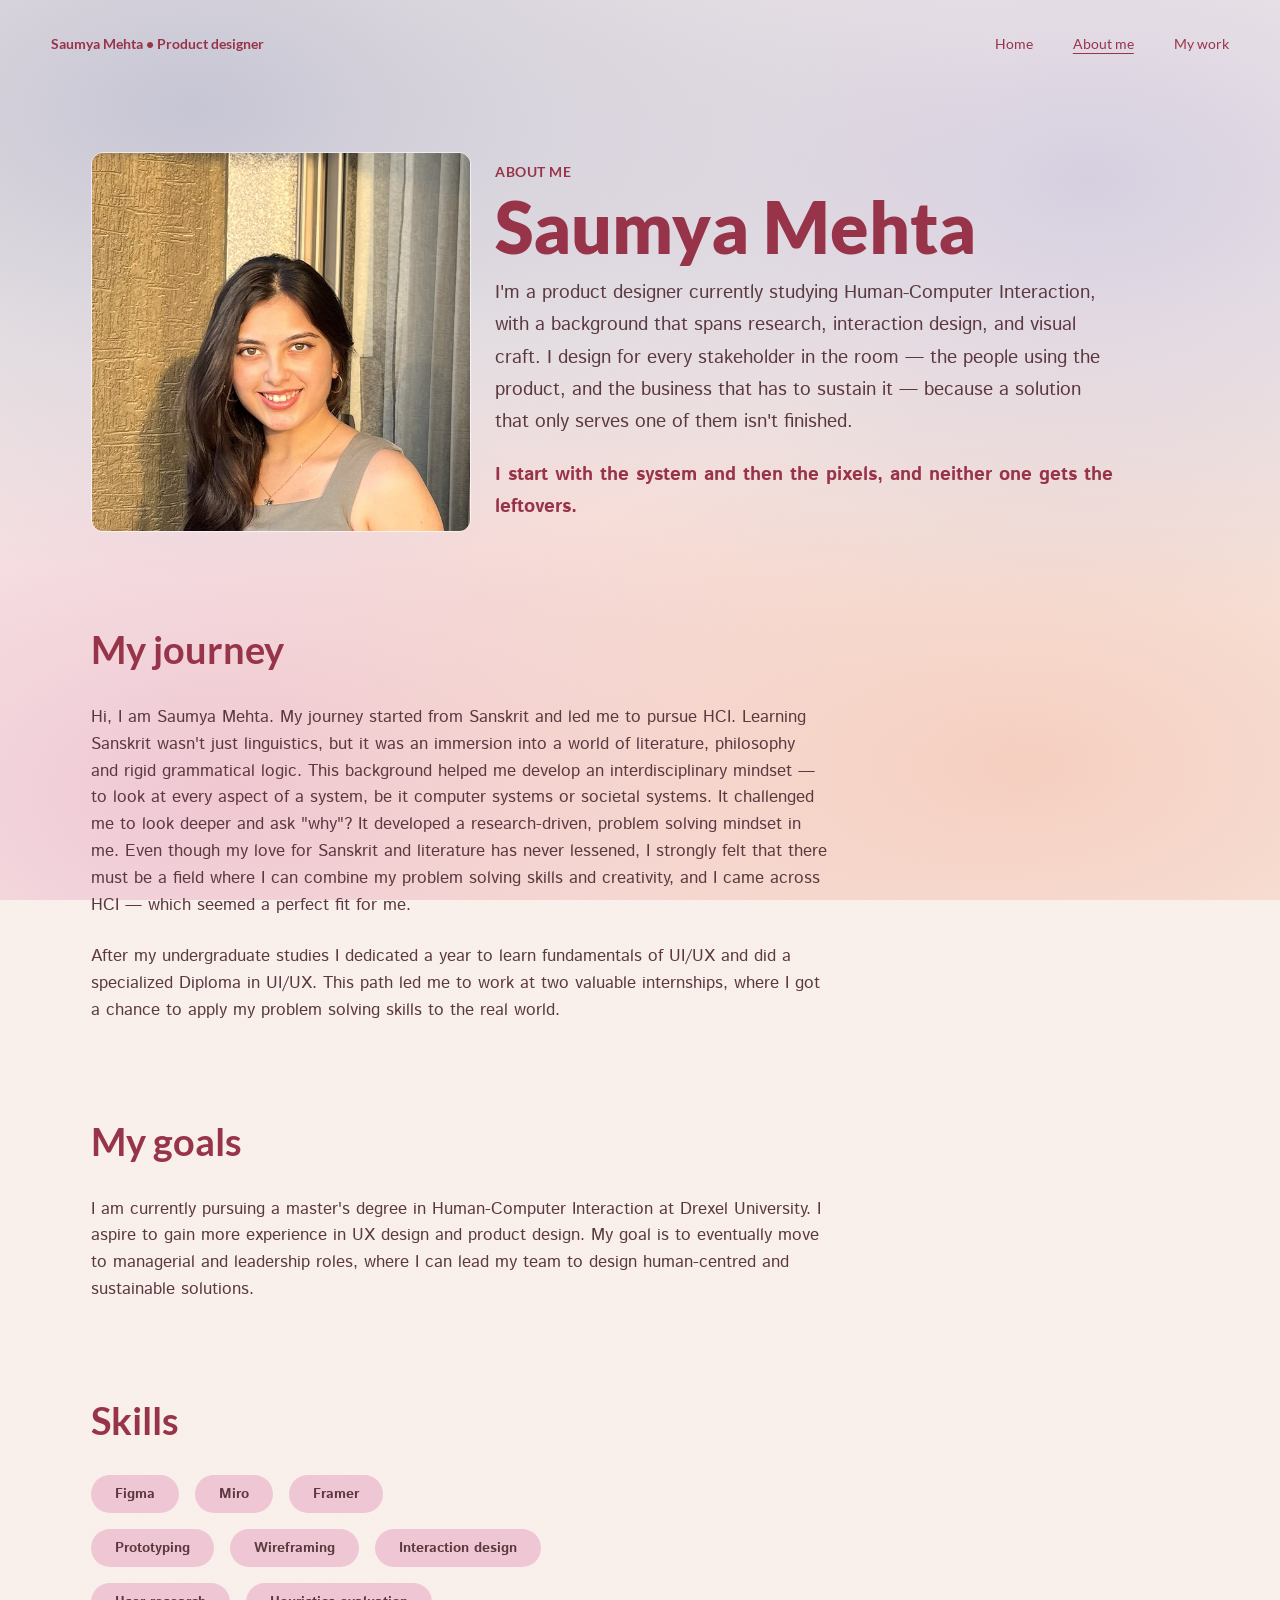
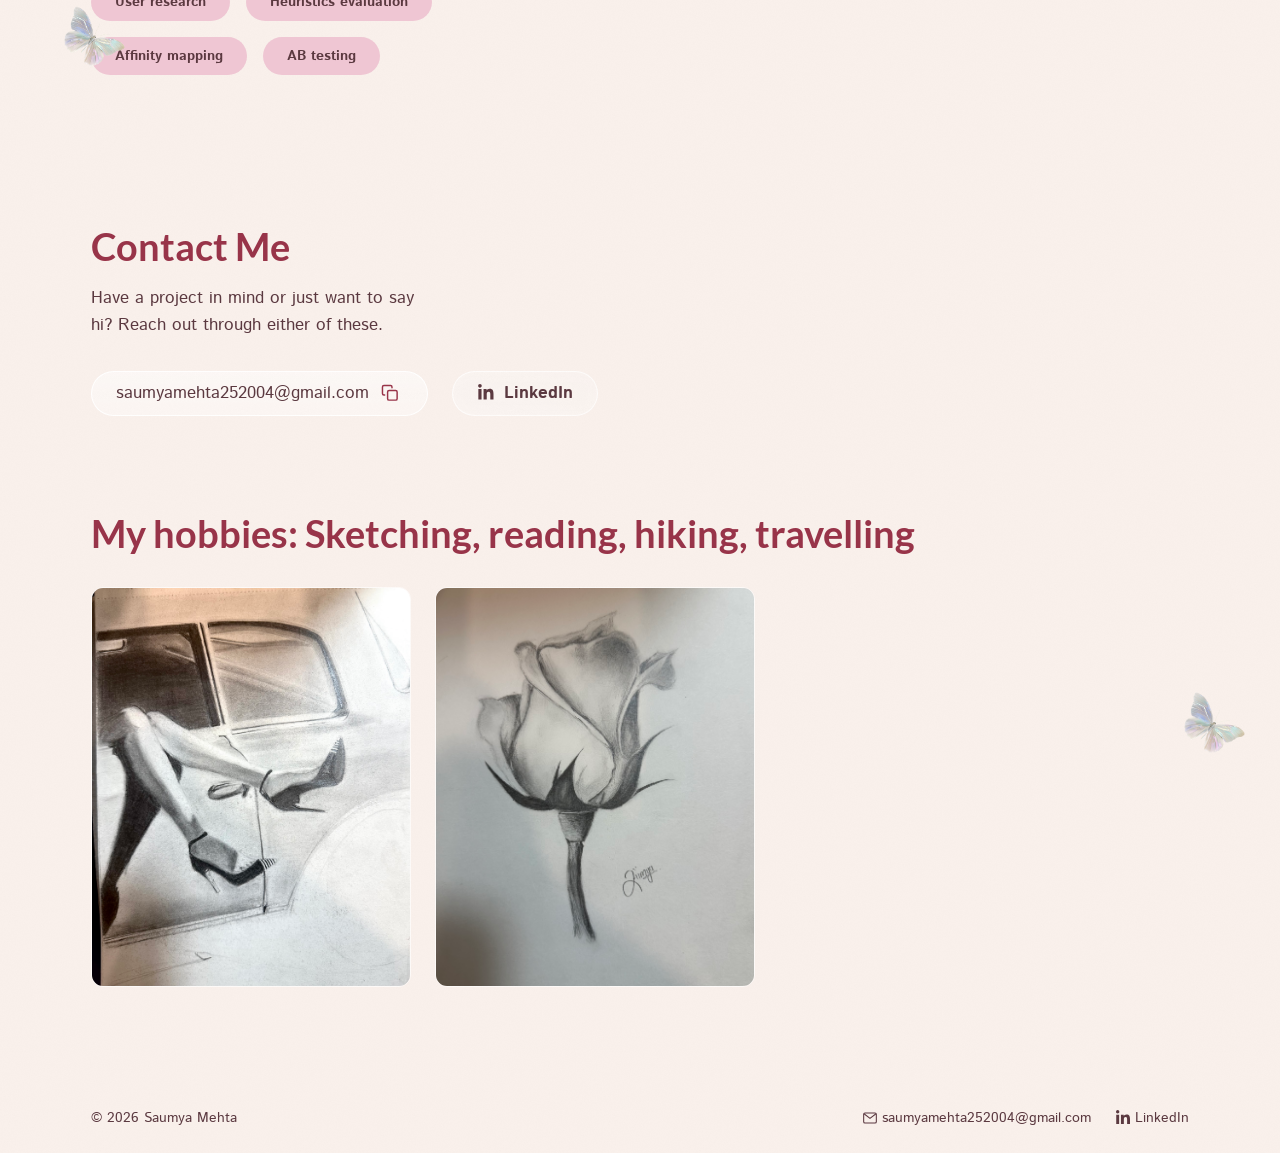
==== commit 65eefadc: "Grainy card-back texture, more card breathing room, about page takeaway line, smaller cursor 1. Card" ====
--- a/about.html
+++ b/about.html
@@ -31,8 +31,10 @@
             background that spans research, interaction design, and visual craft. I design
             for every stakeholder in the room — the people using the product, and the
             business that has to sustain it — because a solution that only serves one of
-            them isn't finished. I care about how things work first, and I refuse to accept
-            that caring about how they look is a compromise.
+            them isn't finished.
+          </p>
+          <p class="about-takeaway">
+            I start with the system and then the pixels, and neither one gets the leftovers.
           </p>
         </div>
       </div>
--- a/css/style.css
+++ b/css/style.css
@@ -818,7 +818,20 @@
 
 .card-back {
   transform: rotateY(180deg);
-  background: linear-gradient(155deg, rgba(255, 255, 255, 0.2), rgba(255, 255, 255, 0.1));
+  /* Frosted, slightly pebbled glass, not clear glass: the glass gradient
+     stays as before, with a very faint iridescent wash underneath it
+     (kept under .18 alpha on purpose — any stronger and it reads as
+     rainbow foil instead of textured glass catching light) and a fine
+     grain layer on top via ::after. */
+  background-image:
+    linear-gradient(155deg, rgba(255, 255, 255, 0.2), rgba(255, 255, 255, 0.1)),
+    linear-gradient(
+      120deg,
+      rgba(242, 196, 206, 0.16) 0%,
+      rgba(214, 222, 234, 0.14) 38%,
+      rgba(246, 222, 190, 0.12) 66%,
+      rgba(220, 205, 230, 0.16) 100%
+    );
   backdrop-filter: blur(18px) saturate(170%) brightness(1.05);
   -webkit-backdrop-filter: blur(18px) saturate(170%) brightness(1.05);
   border: 1px solid rgba(255, 255, 255, 0.92);
@@ -826,6 +839,17 @@
     inset 0 1px 0 rgba(255, 255, 255, 1),
     inset 0 -1px 0 rgba(255, 255, 255, 0.4),
     0 18px 40px -14px rgba(126, 42, 60, 0.2);
+}
+
+.card-back::after {
+  content: "";
+  position: absolute;
+  inset: 0;
+  border-radius: inherit;
+  pointer-events: none;
+  background-image: url("data:image/svg+xml;utf8,<svg xmlns='http://www.w3.org/2000/svg' width='180' height='180'><filter id='g'><feTurbulence type='fractalNoise' baseFrequency='0.62' numOctaves='3' stitchTiles='stitch'/></filter><rect width='100%25' height='100%25' filter='url(%23g)'/></svg>");
+  opacity: 0.085;
+  mix-blend-mode: overlay;
 }
 
 /* Front: image left (~40%), content right. */
@@ -1020,7 +1044,11 @@
 .tag-list {
   display: flex;
   flex-direction: column;
-  gap: var(--space-sm);
+  gap: 14px; /* was --space-sm (8px) - more room between icon rows */
+  /* .card-front__body's own gap already adds 8px before this — the extra
+     20px here brings the description-to-first-row gap to ~28px total,
+     without changing the (unmentioned) badge/title/description gaps. */
+  margin-top: 20px;
 }
 
 .tag {
@@ -1077,6 +1105,18 @@
   font-size: 19px;
   line-height: 1.7;
   color: var(--ink-secondary);
+}
+
+/* The takeaway line: same size/measure as .about-intro, but bolder and
+   ink-primary, with a bit of extra top margin so it reads as a separate,
+   final beat rather than a continuation. */
+.about-takeaway {
+  margin-top: 1.25rem;
+  max-width: 62ch;
+  font-size: 19px;
+  line-height: 1.7;
+  font-weight: var(--fw-bold);
+  color: var(--ink-primary);
 }
 
 .hobby-art {
@@ -1891,7 +1931,7 @@
   .glass-card,
   .glass-nav-pill,
   .email-pill button {
-    cursor: image-set(url("../assets/img/cursor.png") 1x, url("../assets/img/cursor@2x.png") 2x) 4 4, auto;
+    cursor: image-set(url("../assets/img/cursor.png") 1x, url("../assets/img/cursor@2x.png") 2x) 3 3, auto;
   }
 }
 
